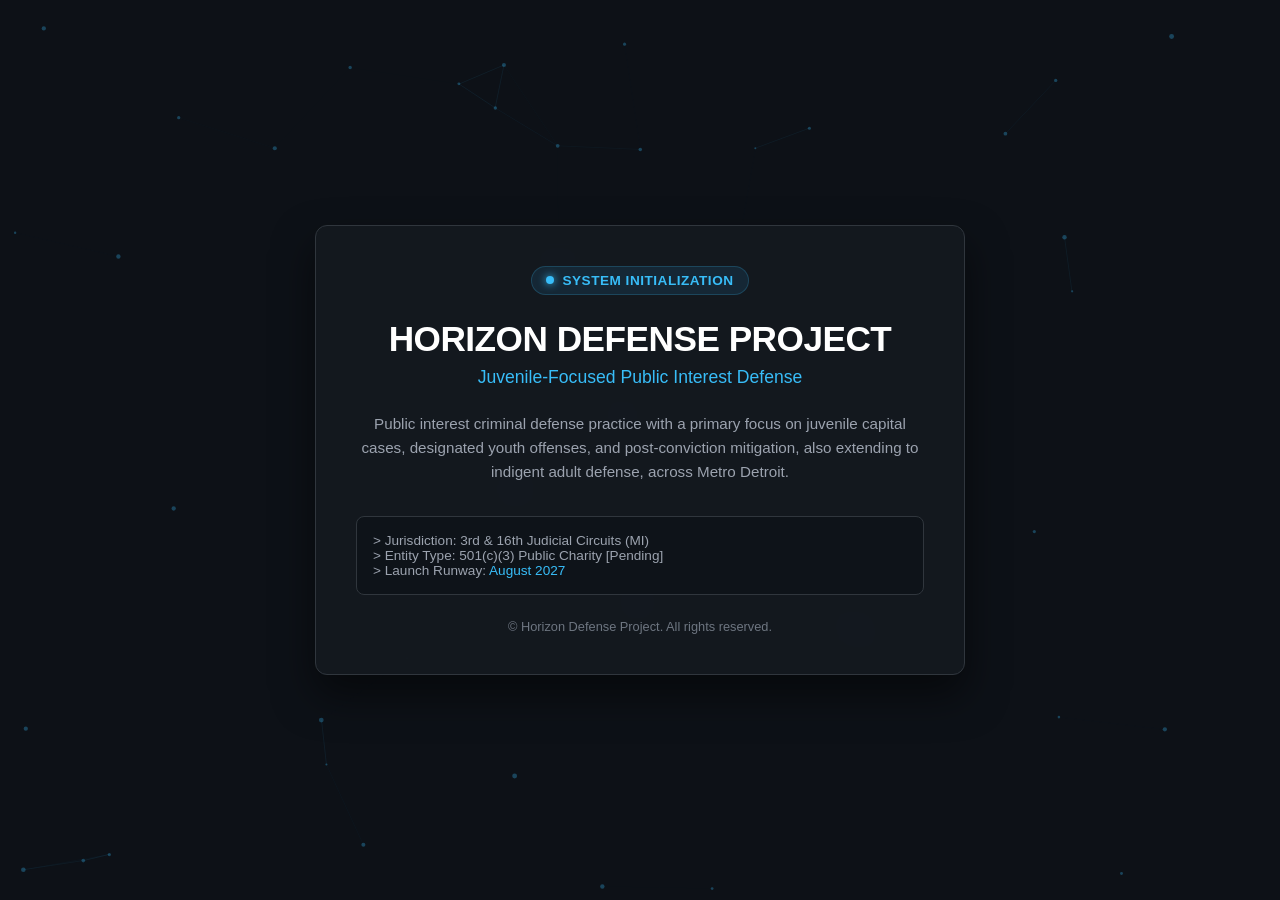
==== index.html @ 9717e970 "Add files via upload" ====
<!DOCTYPE html>
<html lang="en">
<head>
    <meta charset="UTF-8">
    <meta name="viewport" content="width=device-width, initial-scale=1.0">
    <title>Horizon Defense Project | Juvenile-Focused Public Interest Defense</title>
    <style>
        :root {
            --bg-color: #0d1117;
            --card-bg: #161b22;
            --accent-color: #38bdf8;
            --text-main: #f3f4f6;
            --text-muted: #9ca3af;
            --border-color: #30363d;
        }

        * {
            box-sizing: border-box;
            margin: 0;
            padding: 0;
            font-family: -apple-system, BlinkMacSystemFont, "Segoe UI", Roboto, Helvetica, Arial, sans-serif;
        }

        body {
            background-color: var(--bg-color);
            color: var(--text-main);
            min-height: 100vh;
            display: flex;
            align-items: center;
            justify-content: center;
            overflow: hidden;
            position: relative;
        }

        /* Subtle Background Grid Effect */
        #canvas {
            position: absolute;
            top: 0;
            left: 0;
            width: 100%;
            height: 100%;
            z-index: 1;
            pointer-events: none;
        }

        .container {
            position: relative;
            z-index: 2;
            max-width: 650px;
            width: 90%;
            padding: 2.5rem;
            background: rgba(22, 27, 34, 0.75);
            backdrop-filter: blur(12px);
            border: 1px solid var(--border-color);
            border-radius: 12px;
            box-shadow: 0 20px 40px rgba(0, 0, 0, 0.5);
            text-align: center;
        }

        .status-badge {
            display: inline-flex;
            align-items: center;
            gap: 8px;
            background: rgba(56, 189, 248, 0.1);
            color: var(--accent-color);
            border: 1px solid rgba(56, 189, 248, 0.2);
            padding: 6px 14px;
            border-radius: 20px;
            font-size: 0.85rem;
            font-weight: 600;
            letter-spacing: 0.5px;
            text-transform: uppercase;
            margin-bottom: 1.5rem;
        }

        .pulse-dot {
            width: 8px;
            height: 8px;
            background-color: var(--accent-color);
            border-radius: 50%;
            box-shadow: 0 0 8px var(--accent-color);
            animation: pulse 2s infinite;
        }

        @keyframes pulse {
            0% { opacity: 0.4; }
            50% { opacity: 1; }
            100% { opacity: 0.4; }
        }

        h1 {
            font-size: 2.2rem;
            font-weight: 700;
            letter-spacing: -0.5px;
            margin-bottom: 0.5rem;
            color: #ffffff;
        }

        .subtitle {
            font-size: 1.1rem;
            color: var(--accent-color);
            margin-bottom: 1.5rem;
            font-weight: 500;
        }

        p {
            color: var(--text-muted);
            line-height: 1.6;
            font-size: 0.95rem;
            margin-bottom: 2rem;
        }

        .details-box {
            background: rgba(13, 17, 23, 0.6);
            border: 1px solid var(--border-color);
            padding: 1rem;
            border-radius: 8px;
            font-family: "SFMono-Regular", Consolas, "Liberation Mono", Menlo, monospace;
            font-size: 0.85rem;
            color: var(--text-muted);
            text-align: left;
            margin-bottom: 1.5rem;
        }

        .details-box span {
            color: var(--accent-color);
        }

        footer {
            font-size: 0.8rem;
            color: #6e7681;
            margin-top: 1rem;
        }
    </style>
</head>
<body>

    <canvas id="canvas"></canvas>

    <main class="container">
        <div class="status-badge">
            <div class="pulse-dot"></div>
            System Initialization
        </div>

        <h1>HORIZON DEFENSE PROJECT</h1>
        <div class="subtitle">Juvenile-Focused Public Interest Defense</div>

        <p>
            Public interest criminal defense practice with a primary focus on juvenile capital cases, designated youth offenses, and post-conviction mitigation, also extending to indigent adult defense, across Metro Detroit.
        </p>

        <div class="details-box">
            <div>> Jurisdiction: 3rd & 16th Judicial Circuits (MI)</div>
            <div>> Entity Type: 501(c)(3) Public Charity [Pending]</div>
            <div>> Launch Runway: <span>August 2027</span></div>
        </div>

        <footer>
            &copy; Horizon Defense Project. All rights reserved.
        </footer>
    </main>

    <script>
        // Interactive Canvas Particle Net
        const canvas = document.getElementById('canvas');
        const ctx = canvas.getContext('2d');

        let width, height;
        let particles = [];

        function resize() {
            width = canvas.width = window.innerWidth;
            height = canvas.height = window.innerHeight;
        }

        window.addEventListener('resize', resize);
        resize();

        class Particle {
            constructor() {
                this.x = Math.random() * width;
                this.y = Math.random() * height;
                this.vx = (Math.random() - 0.5) * 0.5;
                this.vy = (Math.random() - 0.5) * 0.5;
                this.radius = Math.random() * 1.5 + 1;
            }

            update() {
                this.x += this.vx;
                this.y += this.vy;

                if (this.x < 0 || this.x > width) this.vx *= -1;
                if (this.y < 0 || this.y > height) this.vy *= -1;
            }

            draw() {
                ctx.beginPath();
                ctx.arc(this.x, this.y, this.radius, 0, Math.PI * 2);
                ctx.fillStyle = 'rgba(56, 189, 248, 0.3)';
                ctx.fill();
            }
        }

        for (let i = 0; i < 45; i++) {
            particles.push(new Particle());
        }

        function animate() {
            ctx.clearRect(0, 0, width, height);

            for (let i = 0; i < particles.length; i++) {
                particles[i].update();
                particles[i].draw();

                for (let j = i + 1; j < particles.length; j++) {
                    const dx = particles[i].x - particles[j].x;
                    const dy = particles[i].y - particles[j].y;
                    const dist = Math.sqrt(dx * dx + dy * dy);

                    if (dist < 120) {
                        ctx.beginPath();
                        ctx.moveTo(particles[i].x, particles[i].y);
                        ctx.lineTo(particles[j].x, particles[j].y);
                        ctx.strokeStyle = `rgba(56, 189, 248, ${0.15 * (1 - dist / 120)})`;
                        ctx.lineWidth = 0.8;
                        ctx.stroke();
                    }
                }
            }
            requestAnimationFrame(animate);
        }

        animate();
    </script>
</body>
</html>
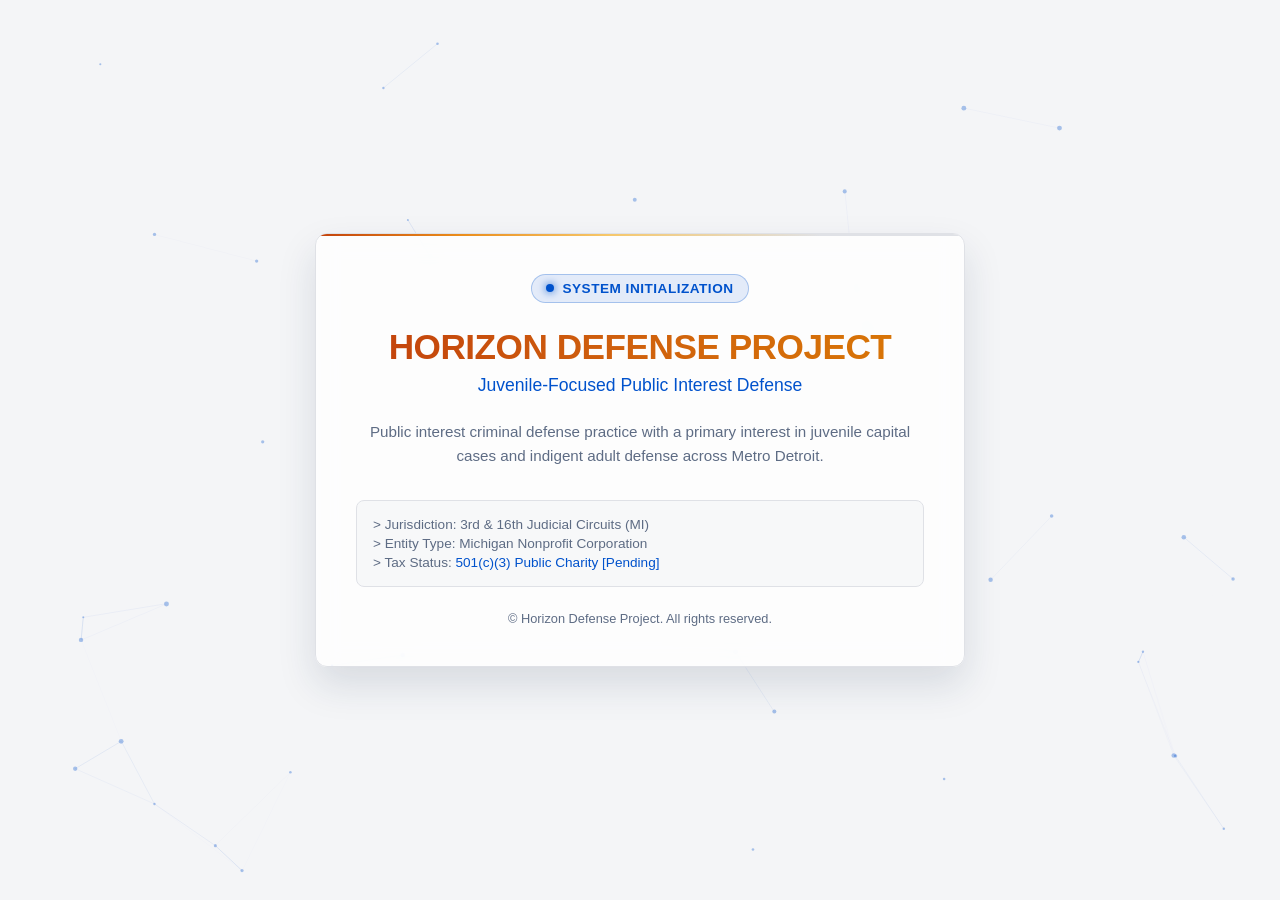
==== commit 9f2a41cb: "The placeholder wears the CRM's colours, and says less about the practice The palette is lifted from" ====
--- a/index.html
+++ b/index.html
@@ -1,237 +1,326 @@
-<!DOCTYPE html>
-<html lang="en">
-<head>
-    <meta charset="UTF-8">
-    <meta name="viewport" content="width=device-width, initial-scale=1.0">
-    <title>Horizon Defense Project | Juvenile-Focused Public Interest Defense</title>
-    <style>
-        :root {
-            --bg-color: #0d1117;
-            --card-bg: #161b22;
-            --accent-color: #38bdf8;
-            --text-main: #f3f4f6;
-            --text-muted: #9ca3af;
-            --border-color: #30363d;
-        }
-
-        * {
-            box-sizing: border-box;
-            margin: 0;
-            padding: 0;
-            font-family: -apple-system, BlinkMacSystemFont, "Segoe UI", Roboto, Helvetica, Arial, sans-serif;
-        }
-
-        body {
-            background-color: var(--bg-color);
-            color: var(--text-main);
-            min-height: 100vh;
-            display: flex;
-            align-items: center;
-            justify-content: center;
-            overflow: hidden;
-            position: relative;
-        }
-
-        /* Subtle Background Grid Effect */
-        #canvas {
-            position: absolute;
-            top: 0;
-            left: 0;
-            width: 100%;
-            height: 100%;
-            z-index: 1;
-            pointer-events: none;
-        }
-
-        .container {
-            position: relative;
-            z-index: 2;
-            max-width: 650px;
-            width: 90%;
-            padding: 2.5rem;
-            background: rgba(22, 27, 34, 0.75);
-            backdrop-filter: blur(12px);
-            border: 1px solid var(--border-color);
-            border-radius: 12px;
-            box-shadow: 0 20px 40px rgba(0, 0, 0, 0.5);
-            text-align: center;
-        }
-
-        .status-badge {
-            display: inline-flex;
-            align-items: center;
-            gap: 8px;
-            background: rgba(56, 189, 248, 0.1);
-            color: var(--accent-color);
-            border: 1px solid rgba(56, 189, 248, 0.2);
-            padding: 6px 14px;
-            border-radius: 20px;
-            font-size: 0.85rem;
-            font-weight: 600;
-            letter-spacing: 0.5px;
-            text-transform: uppercase;
-            margin-bottom: 1.5rem;
-        }
-
-        .pulse-dot {
-            width: 8px;
-            height: 8px;
-            background-color: var(--accent-color);
-            border-radius: 50%;
-            box-shadow: 0 0 8px var(--accent-color);
-            animation: pulse 2s infinite;
-        }
-
-        @keyframes pulse {
-            0% { opacity: 0.4; }
-            50% { opacity: 1; }
-            100% { opacity: 0.4; }
-        }
-
-        h1 {
-            font-size: 2.2rem;
-            font-weight: 700;
-            letter-spacing: -0.5px;
-            margin-bottom: 0.5rem;
-            color: #ffffff;
-        }
-
-        .subtitle {
-            font-size: 1.1rem;
-            color: var(--accent-color);
-            margin-bottom: 1.5rem;
-            font-weight: 500;
-        }
-
-        p {
-            color: var(--text-muted);
-            line-height: 1.6;
-            font-size: 0.95rem;
-            margin-bottom: 2rem;
-        }
-
-        .details-box {
-            background: rgba(13, 17, 23, 0.6);
-            border: 1px solid var(--border-color);
-            padding: 1rem;
-            border-radius: 8px;
-            font-family: "SFMono-Regular", Consolas, "Liberation Mono", Menlo, monospace;
-            font-size: 0.85rem;
-            color: var(--text-muted);
-            text-align: left;
-            margin-bottom: 1.5rem;
-        }
-
-        .details-box span {
-            color: var(--accent-color);
-        }
-
-        footer {
-            font-size: 0.8rem;
-            color: #6e7681;
-            margin-top: 1rem;
-        }
-    </style>
-</head>
-<body>
-
-    <canvas id="canvas"></canvas>
-
-    <main class="container">
-        <div class="status-badge">
-            <div class="pulse-dot"></div>
-            System Initialization
-        </div>
-
-        <h1>HORIZON DEFENSE PROJECT</h1>
-        <div class="subtitle">Juvenile-Focused Public Interest Defense</div>
-
-        <p>
-            Public interest criminal defense practice with a primary focus on juvenile capital cases, designated youth offenses, and post-conviction mitigation, also extending to indigent adult defense, across Metro Detroit.
-        </p>
-
-        <div class="details-box">
-            <div>> Jurisdiction: 3rd & 16th Judicial Circuits (MI)</div>
-            <div>> Entity Type: 501(c)(3) Public Charity [Pending]</div>
-            <div>> Launch Runway: <span>August 2027</span></div>
-        </div>
-
-        <footer>
-            &copy; Horizon Defense Project. All rights reserved.
-        </footer>
-    </main>
-
-    <script>
-        // Interactive Canvas Particle Net
-        const canvas = document.getElementById('canvas');
-        const ctx = canvas.getContext('2d');
-
-        let width, height;
-        let particles = [];
-
-        function resize() {
-            width = canvas.width = window.innerWidth;
-            height = canvas.height = window.innerHeight;
-        }
-
-        window.addEventListener('resize', resize);
-        resize();
-
-        class Particle {
-            constructor() {
-                this.x = Math.random() * width;
-                this.y = Math.random() * height;
-                this.vx = (Math.random() - 0.5) * 0.5;
-                this.vy = (Math.random() - 0.5) * 0.5;
-                this.radius = Math.random() * 1.5 + 1;
-            }
-
-            update() {
-                this.x += this.vx;
-                this.y += this.vy;
-
-                if (this.x < 0 || this.x > width) this.vx *= -1;
-                if (this.y < 0 || this.y > height) this.vy *= -1;
-            }
-
-            draw() {
-                ctx.beginPath();
-                ctx.arc(this.x, this.y, this.radius, 0, Math.PI * 2);
-                ctx.fillStyle = 'rgba(56, 189, 248, 0.3)';
-                ctx.fill();
-            }
-        }
-
-        for (let i = 0; i < 45; i++) {
-            particles.push(new Particle());
-        }
-
-        function animate() {
-            ctx.clearRect(0, 0, width, height);
-
-            for (let i = 0; i < particles.length; i++) {
-                particles[i].update();
-                particles[i].draw();
-
-                for (let j = i + 1; j < particles.length; j++) {
-                    const dx = particles[i].x - particles[j].x;
-                    const dy = particles[i].y - particles[j].y;
-                    const dist = Math.sqrt(dx * dx + dy * dy);
-
-                    if (dist < 120) {
-                        ctx.beginPath();
-                        ctx.moveTo(particles[i].x, particles[i].y);
-                        ctx.lineTo(particles[j].x, particles[j].y);
-                        ctx.strokeStyle = `rgba(56, 189, 248, ${0.15 * (1 - dist / 120)})`;
-                        ctx.lineWidth = 0.8;
-                        ctx.stroke();
-                    }
-                }
-            }
-            requestAnimationFrame(animate);
-        }
-
-        animate();
-    </script>
-</body>
-</html>+<!DOCTYPE html>
+<html lang="en">
+<head>
+    <meta charset="UTF-8">
+    <meta name="viewport" content="width=device-width, initial-scale=1.0">
+    <meta name="theme-color" content="#0052cc">
+    <title>Horizon Defense Project | Juvenile-Focused Public Interest Defense</title>
+    <style>
+        /* Palette lifted from the CRM (templates/base.html). Same tokens, same
+           names, so the two surfaces cannot drift apart by accident. */
+        :root {
+            --bg: #f4f5f7; --panel: #fff; --ink: #172b4d; --muted: #5e6c84;
+            --line: #dfe1e6; --accent: #0052cc;
+            /* Sunrise. CHROME ONLY -- as in the CRM, warm colour is confined to
+               the frame and the wordmark so it can never read as a signal. */
+            --dawn-1: #c2410c; --dawn-2: #ea8c1b; --dawn-3: #f6c76a;
+            --panel-veil: rgba(255, 255, 255, 0.78);
+            --inset-bg: rgba(244, 245, 247, 0.72);
+            --shadow: 0 18px 38px rgba(23, 43, 77, 0.13);
+            /* The wordmark runs the sunrise, but STOPS SHORT of --dawn-3 on
+               light. The CRM's header is 15px; this is 2.2rem on near-white,
+               where #f6c76a lands about 1.6:1 and the last word fades out.
+               #d97706 is 3.75:1 -- AA large -- and still reads as sunrise. */
+            --wordmark: linear-gradient(95deg, var(--dawn-1), #cf5f0d 45%, #d97706);
+        }
+        @media (prefers-color-scheme: dark) {
+            :root {
+                --bg: #14171c; --panel: #1d2127; --ink: #e6e9ef; --muted: #99a2b3;
+                --line: #2d323b; --accent: #6ea8ff;
+                /* Lifted on dark, or the gradient reads as a smudge. */
+                --dawn-1: #f97316; --dawn-2: #fbaa3c; --dawn-3: #ffd899;
+                --panel-veil: rgba(29, 33, 39, 0.78);
+                --inset-bg: rgba(20, 23, 28, 0.6);
+                --shadow: 0 20px 40px rgba(0, 0, 0, 0.5);
+                /* On dark every stop is high-contrast, so the CRM's own
+                   three-stop ramp is kept exactly. */
+                --wordmark: linear-gradient(95deg, var(--dawn-1), var(--dawn-2) 70%, var(--dawn-3));
+            }
+        }
+
+        * {
+            box-sizing: border-box;
+            margin: 0;
+            padding: 0;
+            font-family: -apple-system, BlinkMacSystemFont, "Segoe UI", Roboto, Helvetica, Arial, sans-serif;
+        }
+
+        body {
+            background-color: var(--bg);
+            color: var(--ink);
+            min-height: 100vh;
+            display: flex;
+            align-items: center;
+            justify-content: center;
+            overflow: hidden;
+            position: relative;
+        }
+
+        /* Subtle Background Particle Net */
+        #canvas {
+            position: absolute;
+            top: 0;
+            left: 0;
+            width: 100%;
+            height: 100%;
+            z-index: 1;
+            pointer-events: none;
+        }
+
+        .container {
+            position: relative;
+            z-index: 2;
+            max-width: 650px;
+            width: 90%;
+            padding: 2.5rem;
+            background: var(--panel-veil);
+            backdrop-filter: blur(12px);
+            border: 1px solid var(--line);
+            border-radius: 12px;
+            box-shadow: var(--shadow);
+            text-align: center;
+            overflow: hidden;
+        }
+
+        /* The horizon: the same sunrise line the CRM draws where its header
+           meets the boards. Decorative, and deliberately nothing else. */
+        .container::before {
+            content: "";
+            position: absolute;
+            top: 0; left: 0; right: 0;
+            height: 2px;
+            background: linear-gradient(90deg,
+                var(--dawn-1) 0%, var(--dawn-2) 22%, var(--dawn-3) 45%,
+                var(--line) 78%, var(--line) 100%);
+        }
+
+        .status-badge {
+            display: inline-flex;
+            align-items: center;
+            gap: 8px;
+            /* Plain declarations first: where color-mix is unsupported the
+               badge still draws a real border rather than vanishing. */
+            background: var(--inset-bg);
+            border: 1px solid var(--line);
+            background: color-mix(in srgb, var(--accent) 10%, transparent);
+            border: 1px solid color-mix(in srgb, var(--accent) 28%, transparent);
+            color: var(--accent);
+            padding: 6px 14px;
+            border-radius: 20px;
+            font-size: 0.85rem;
+            font-weight: 600;
+            letter-spacing: 0.5px;
+            text-transform: uppercase;
+            margin-bottom: 1.5rem;
+        }
+
+        .pulse-dot {
+            width: 8px;
+            height: 8px;
+            background-color: var(--accent);
+            border-radius: 50%;
+            box-shadow: 0 0 8px var(--accent);
+            animation: pulse 2s infinite;
+        }
+
+        @keyframes pulse {
+            0% { opacity: 0.4; }
+            50% { opacity: 1; }
+            100% { opacity: 0.4; }
+        }
+
+        h1 {
+            font-size: 2.2rem;
+            font-weight: 700;
+            letter-spacing: -0.5px;
+            margin-bottom: 0.5rem;
+            /* The wordmark picks up first light, as it does on the board.
+               Falls back to plain dawn ink wherever background-clip:text is
+               unsupported, so the name is never invisible. */
+            color: var(--dawn-1);
+        }
+        @supports (background-clip: text) or (-webkit-background-clip: text) {
+            h1 {
+                background: var(--wordmark);
+                -webkit-background-clip: text; background-clip: text;
+                color: transparent;
+            }
+        }
+
+        .subtitle {
+            font-size: 1.1rem;
+            color: var(--accent);
+            margin-bottom: 1.5rem;
+            font-weight: 500;
+        }
+
+        p {
+            color: var(--muted);
+            line-height: 1.6;
+            font-size: 0.95rem;
+            margin-bottom: 2rem;
+        }
+
+        .details-box {
+            background: var(--inset-bg);
+            border: 1px solid var(--line);
+            padding: 1rem;
+            border-radius: 8px;
+            font-family: "SFMono-Regular", Consolas, "Liberation Mono", Menlo, monospace;
+            font-size: 0.85rem;
+            color: var(--muted);
+            text-align: left;
+            margin-bottom: 1.5rem;
+        }
+
+        .details-box div + div { margin-top: 4px; }
+
+        .details-box span {
+            color: var(--accent);
+        }
+
+        footer {
+            font-size: 0.8rem;
+            color: var(--muted);
+            margin-top: 1rem;
+        }
+
+        /* One breakpoint, the CRM's own 720px. */
+        @media (max-width: 720px) {
+            .container { padding: 1.75rem 1.25rem; }
+            h1 { font-size: 1.7rem; }
+            .subtitle { font-size: 1rem; }
+            .details-box { font-size: 0.8rem; }
+        }
+
+        @media (prefers-reduced-motion: reduce) {
+            .pulse-dot { animation: none; opacity: 1; }
+        }
+    </style>
+</head>
+<body>
+
+    <canvas id="canvas"></canvas>
+
+    <main class="container">
+        <div class="status-badge">
+            <div class="pulse-dot"></div>
+            System Initialization
+        </div>
+
+        <h1>HORIZON DEFENSE PROJECT</h1>
+        <div class="subtitle">Juvenile-Focused Public Interest Defense</div>
+
+        <p>
+            Public interest criminal defense practice with a primary interest in juvenile capital cases and indigent adult defense across Metro Detroit.
+        </p>
+
+        <div class="details-box">
+            <div>&gt; Jurisdiction: 3rd &amp; 16th Judicial Circuits (MI)</div>
+            <div>&gt; Entity Type: Michigan Nonprofit Corporation</div>
+            <div>&gt; Tax Status: <span>501(c)(3) Public Charity [Pending]</span></div>
+        </div>
+
+        <footer>
+            &copy; Horizon Defense Project. All rights reserved.
+        </footer>
+    </main>
+
+    <script>
+        // Interactive Canvas Particle Net
+        const canvas = document.getElementById('canvas');
+        const ctx = canvas.getContext('2d');
+
+        let width, height;
+        let particles = [];
+
+        // The net is drawn in the CRM's --accent, read from the stylesheet
+        // rather than hardcoded, so it re-tints when the theme flips instead
+        // of stranding a light-mode blue on a dark page.
+        let accent = { r: 0, g: 82, b: 204 };
+
+        function readAccent() {
+            const raw = getComputedStyle(document.documentElement)
+                .getPropertyValue('--accent').trim();
+            const hex = raw.replace('#', '');
+            if (hex.length === 6) {
+                accent = {
+                    r: parseInt(hex.slice(0, 2), 16),
+                    g: parseInt(hex.slice(2, 4), 16),
+                    b: parseInt(hex.slice(4, 6), 16)
+                };
+            }
+        }
+
+        function resize() {
+            width = canvas.width = window.innerWidth;
+            height = canvas.height = window.innerHeight;
+        }
+
+        window.addEventListener('resize', resize);
+        readAccent();
+        resize();
+
+        const darkQuery = window.matchMedia('(prefers-color-scheme: dark)');
+        if (darkQuery.addEventListener) {
+            darkQuery.addEventListener('change', readAccent);
+        }
+
+        class Particle {
+            constructor() {
+                this.x = Math.random() * width;
+                this.y = Math.random() * height;
+                this.vx = (Math.random() - 0.5) * 0.5;
+                this.vy = (Math.random() - 0.5) * 0.5;
+                this.radius = Math.random() * 1.5 + 1;
+            }
+
+            update() {
+                this.x += this.vx;
+                this.y += this.vy;
+
+                if (this.x < 0 || this.x > width) this.vx *= -1;
+                if (this.y < 0 || this.y > height) this.vy *= -1;
+            }
+
+            draw() {
+                ctx.beginPath();
+                ctx.arc(this.x, this.y, this.radius, 0, Math.PI * 2);
+                ctx.fillStyle = `rgba(${accent.r}, ${accent.g}, ${accent.b}, 0.32)`;
+                ctx.fill();
+            }
+        }
+
+        for (let i = 0; i < 45; i++) {
+            particles.push(new Particle());
+        }
+
+        function animate() {
+            ctx.clearRect(0, 0, width, height);
+
+            for (let i = 0; i < particles.length; i++) {
+                particles[i].update();
+                particles[i].draw();
+
+                for (let j = i + 1; j < particles.length; j++) {
+                    const dx = particles[i].x - particles[j].x;
+                    const dy = particles[i].y - particles[j].y;
+                    const dist = Math.sqrt(dx * dx + dy * dy);
+
+                    if (dist < 120) {
+                        ctx.beginPath();
+                        ctx.moveTo(particles[i].x, particles[i].y);
+                        ctx.lineTo(particles[j].x, particles[j].y);
+                        ctx.strokeStyle = `rgba(${accent.r}, ${accent.g}, ${accent.b}, ${0.18 * (1 - dist / 120)})`;
+                        ctx.lineWidth = 0.8;
+                        ctx.stroke();
+                    }
+                }
+            }
+            requestAnimationFrame(animate);
+        }
+
+        animate();
+    </script>
+</body>
+</html>
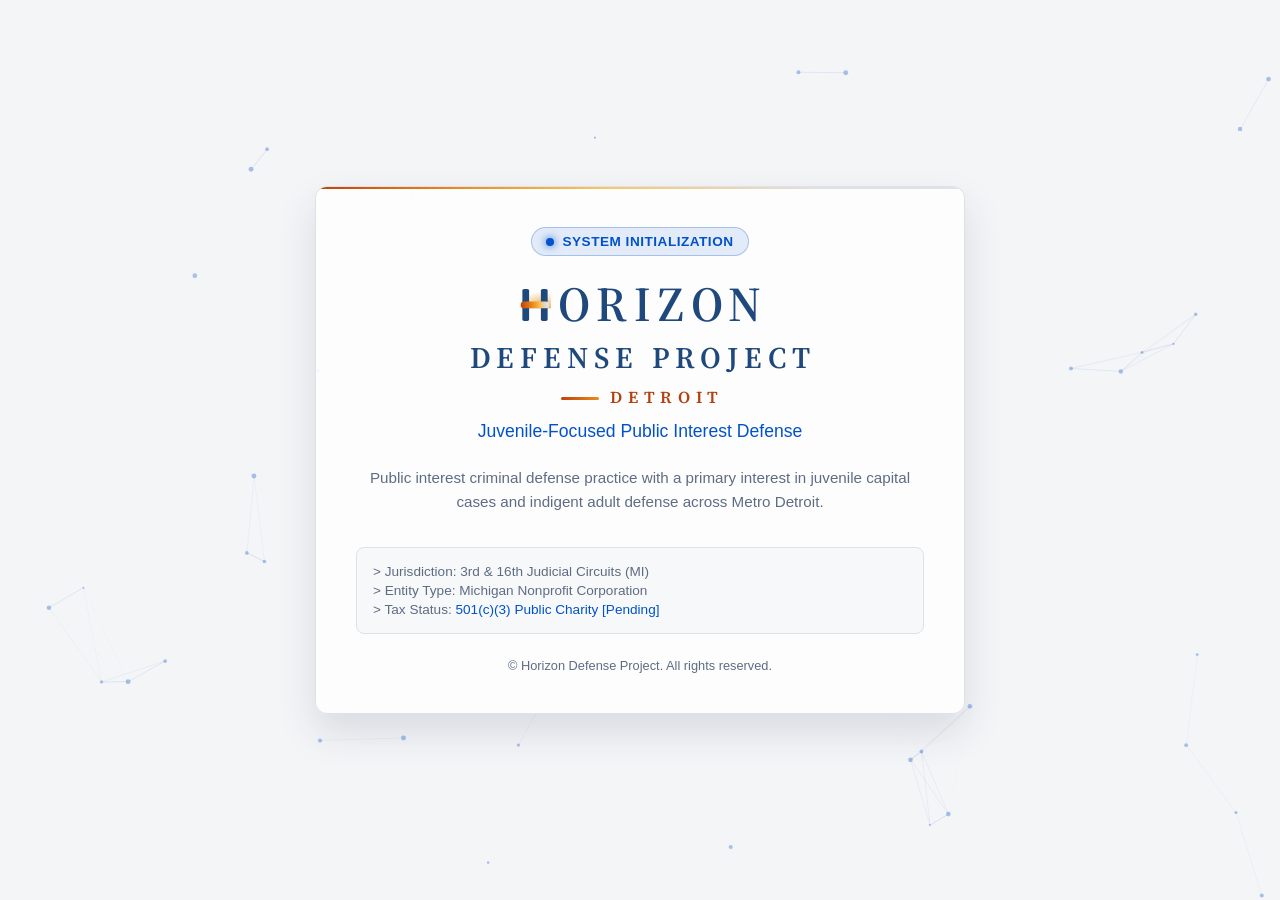
==== commit 9396323a: "The mark stands in for the H, and the page stops describing the logo The wordmark was a CSS gradient" ====
--- a/index.html
+++ b/index.html
@@ -5,6 +5,35 @@
     <meta name="viewport" content="width=device-width, initial-scale=1.0">
     <meta name="theme-color" content="#0052cc">
     <title>Horizon Defense Project | Juvenile-Focused Public Interest Defense</title>
+    <meta name="description" content="Public interest criminal defense practice with a primary interest in juvenile capital cases and indigent adult defense across Metro Detroit.">
+    <link rel="canonical" href="https://horizondefenseproject.com/">
+
+    <!-- The mark. SVG first so it stays sharp and follows the reader's theme;
+         the PNG is the fallback for browsers that ignore an SVG icon. -->
+    <link rel="icon" href="/assets/logo-mark.svg" type="image/svg+xml">
+    <link rel="alternate icon" href="/assets/favicon-32.png" sizes="32x32" type="image/png">
+    <link rel="apple-touch-icon" href="/assets/apple-touch-icon.png">
+
+    <meta property="og:type" content="website">
+    <meta property="og:site_name" content="Horizon Defense Project">
+    <meta property="og:title" content="Horizon Defense Project">
+    <meta property="og:description" content="Public interest criminal defense practice with a primary interest in juvenile capital cases and indigent adult defense across Metro Detroit.">
+    <meta property="og:url" content="https://horizondefenseproject.com/">
+    <meta property="og:image" content="https://horizondefenseproject.com/assets/og.png">
+    <meta property="og:image:width" content="1200">
+    <meta property="og:image:height" content="630">
+    <meta property="og:image:alt" content="Horizon Defense Project — Detroit">
+    <meta name="twitter:card" content="summary_large_image">
+    <meta name="twitter:title" content="Horizon Defense Project">
+    <meta name="twitter:description" content="Public interest criminal defense practice with a primary interest in juvenile capital cases and indigent adult defense across Metro Detroit.">
+    <meta name="twitter:image" content="https://horizondefenseproject.com/assets/og.png">
+
+    <!-- The wordmark's face. Charter and Georgia are the approved fallbacks and
+         are near-universal, so the lockup still reads correctly if the webfont
+         never arrives -- the same never-invisible rule the gradient follows. -->
+    <link rel="preconnect" href="https://fonts.googleapis.com">
+    <link rel="preconnect" href="https://fonts.gstatic.com" crossorigin>
+    <link rel="stylesheet" href="https://fonts.googleapis.com/css2?family=Source+Serif+4:opsz,wght@8..60,600&display=swap">
     <style>
         /* Palette lifted from the CRM (templates/base.html). Same tokens, same
            names, so the two surfaces cannot drift apart by accident. */
@@ -17,11 +46,17 @@
             --panel-veil: rgba(255, 255, 255, 0.78);
             --inset-bg: rgba(244, 245, 247, 0.72);
             --shadow: 0 18px 38px rgba(23, 43, 77, 0.13);
-            /* The wordmark runs the sunrise, but STOPS SHORT of --dawn-3 on
-               light. The CRM's header is 15px; this is 2.2rem on near-white,
-               where #f6c76a lands about 1.6:1 and the last word fades out.
-               #d97706 is 3.75:1 -- AA large -- and still reads as sunrise. */
-            --wordmark: linear-gradient(95deg, var(--dawn-1), #cf5f0d 45%, #d97706);
+            /* The logo's own two colours. --brand-ink is the pleading blue
+               (#1f497d, `dark2` in the Office theme the templates use), so the
+               wordmark on screen and the running header on a filed document
+               are the same navy. --brand-place is the DETROIT line: 5.26:1 on
+               --bg, where the old fade-to-gold h1 bottomed out near 1.6:1. */
+            --brand-ink: #1f497d;
+            --brand-place: #b3400f;
+            --mark-upright: #1f497d;
+            --mark-sun-0: #e07b12; --mark-sun-1: #ea8c1b; --mark-sun-2: #f6c76a;
+            --mark-bar-0: #c2410c; --mark-bar-1: #ea8c1b;
+            --mark-bar-2: #f6c76a; --mark-bar-3: #dfe1e6;
         }
         @media (prefers-color-scheme: dark) {
             :root {
@@ -32,9 +67,15 @@
                 --panel-veil: rgba(29, 33, 39, 0.78);
                 --inset-bg: rgba(20, 23, 28, 0.6);
                 --shadow: 0 20px 40px rgba(0, 0, 0, 0.5);
-                /* On dark every stop is high-contrast, so the CRM's own
-                   three-stop ramp is kept exactly. */
-                --wordmark: linear-gradient(95deg, var(--dawn-1), var(--dawn-2) 70%, var(--dawn-3));
+                /* On dark the navy would disappear, so the letterforms take
+                   the page's own ink and the mark's uprights follow them --
+                   exactly as the approved dark lockup does. */
+                --brand-ink: #e6e9ef;
+                --brand-place: #fbaa3c;
+                --mark-upright: #e6e9ef;
+                --mark-sun-0: #fbaa3c; --mark-sun-1: #fbaa3c; --mark-sun-2: #ffd899;
+                --mark-bar-0: #f97316; --mark-bar-1: #fbaa3c;
+                --mark-bar-2: #ffd899; --mark-bar-3: #2d323b;
             }
         }
 
@@ -129,22 +170,109 @@
             100% { opacity: 0.4; }
         }
 
+        /* THE LOCKUP.
+           Every measurement below is the approved artwork's own, expressed as
+           a fraction of the "HORIZON" size (96px in the source) and written in
+           em. So the whole lockup scales from the single font-size on h1 and
+           the proportions cannot drift apart at a breakpoint -- which is the
+           one way a hand-rebuilt logo goes wrong.
+
+           The H is NOT a letter here: the mark stands in for it and the text
+           reads "orizon". Sighted readers see HORIZON; the accessible name is
+           carried by the visually-hidden span, so a screen reader never says
+           "orizon" and search engines still index the real title. */
+        /* h1 AND its spans. The `*` rule at the top of this stylesheet sets a
+           font-family on every element, and a rule that matches an element
+           directly beats one it would otherwise inherit -- so styling h1 alone
+           leaves the wordmark's own spans on the sans stack. Caught by
+           rendering the page and looking at it, not by reading the CSS. */
+        /* ONLY the face is shared with the spans. Everything else below stays
+           on h1, or the flex layout and the clamp() size would be re-applied
+           to each child and the lockup's 0.615/0.344 scale steps would all
+           collapse to full size. */
+        h1, h1 span {
+            /* "Bitstream Charter" comes BEFORE the bare `Charter`, and the
+               order is load-bearing. On Linux, fontconfig answers `Charter`
+               with a best-match SUBSTITUTE rather than failing -- measured
+               here, `fc-match Charter` returns DejaVu Sans -- so the browser
+               stops at that entry and every serif after it is unreachable.
+               The wordmark then silently renders in a sans for any reader
+               whose webfont request failed. Naming the real Linux family
+               first fixes it, and costs nothing on macOS, where "Bitstream
+               Charter" does not exist and the bare `Charter` is picked up on
+               the next line as before. */
+            font-family: "Source Serif 4", "Bitstream Charter", Charter,
+                         Georgia, "Times New Roman", serif;
+        }
+
         h1 {
-            font-size: 2.2rem;
-            font-weight: 700;
-            letter-spacing: -0.5px;
-            margin-bottom: 0.5rem;
-            /* The wordmark picks up first light, as it does on the board.
-               Falls back to plain dawn ink wherever background-clip:text is
-               unsupported, so the name is never invisible. */
-            color: var(--dawn-1);
-        }
-        @supports (background-clip: text) or (-webkit-background-clip: text) {
-            h1 {
-                background: var(--wordmark);
-                -webkit-background-clip: text; background-clip: text;
-                color: transparent;
-            }
+            font-weight: 600;
+            font-size: clamp(1.75rem, 7.6vw, 3.05rem);
+            line-height: 1;
+            letter-spacing: normal;
+            margin-bottom: 0.9rem;
+            display: flex;
+            flex-direction: column;
+            align-items: center;
+            gap: 0.292em;                       /* 28/96 */
+            text-transform: uppercase;
+            color: var(--brand-ink);
+        }
+
+        .sr-only {
+            position: absolute; width: 1px; height: 1px;
+            padding: 0; margin: -1px; overflow: hidden;
+            clip: rect(0, 0, 0, 0); white-space: nowrap; border: 0;
+        }
+
+        .lockup-name {
+            display: flex; align-items: baseline;
+            letter-spacing: 0.14em;
+            /* Tracking adds a space after the final N too. Left uncorrected it
+               pushes a centred line half a letter-space off centre. */
+            margin-right: -0.14em;
+        }
+
+        .lockup-mark {
+            display: block;
+            width: 0.656em;                     /* 63/96 */
+            height: 0.677em;                    /* 65/96 */
+            margin-right: 0.156em;              /* 15/96 */
+            flex: none;
+            /* NO align-self here. The viewBox is cropped to 0 13 38 39, so the
+               svg's bottom edge lands exactly on the uprights' feet -- which
+               means baseline alignment seats the mark on the text baseline for
+               free. Centring it instead floats the H off the line. */
+        }
+
+        .lockup-sub {
+            font-size: 0.615em;                 /* 59/96 */
+            letter-spacing: 0.2em;
+            margin-right: -0.2em;
+        }
+
+        .lockup-place {
+            display: flex; align-items: center;
+            font-size: 0.344em;                 /* 33/96 */
+            /* These two are measured against THIS row's 33px, not the 96px the
+               rest of the lockup is scaled from -- em compounds, and using the
+               /96 fractions here shrank the rule's gap to a third of the
+               drawing. */
+            gap: 0.667em;                       /* 22/33 */
+            margin-top: 0.121em;                /* 4/33 */
+            letter-spacing: 0.34em;
+            color: var(--brand-place);
+            /* The rule and the word are one unit; the tracking correction is
+               applied to the whole row so the pair stays centred together. */
+            margin-right: -0.34em;
+        }
+
+        .lockup-rule {
+            width: 2.24em;                      /* 74/33 of the DETROIT size */
+            height: 0.182em;                    /* 6/33 */
+            border-radius: 0.091em;
+            background: linear-gradient(90deg, var(--dawn-1), var(--dawn-2));
+            flex: none;
         }
 
         .subtitle {
@@ -188,7 +316,9 @@
         /* One breakpoint, the CRM's own 720px. */
         @media (max-width: 720px) {
             .container { padding: 1.75rem 1.25rem; }
-            h1 { font-size: 1.7rem; }
+            /* h1 is deliberately NOT overridden here -- its clamp() already
+               tracks the viewport, and a fixed size at this breakpoint would
+               fight it and break the lockup's proportions. */
             .subtitle { font-size: 1rem; }
             .details-box { font-size: 0.8rem; }
         }
@@ -208,7 +338,35 @@
             System Initialization
         </div>
 
-        <h1>HORIZON DEFENSE PROJECT</h1>
+        <h1>
+            <span class="sr-only">Horizon Defense Project — Detroit</span>
+            <span class="lockup-name" aria-hidden="true">
+                <svg class="lockup-mark" viewBox="0 13 38 39" focusable="false">
+                    <defs>
+                        <clipPath id="hzn"><rect x="0" y="0" width="64" height="37"/></clipPath>
+                        <radialGradient id="sun" cx="50%" cy="50%" r="50%">
+                            <stop offset="0%"   stop-color="var(--mark-sun-0)" stop-opacity=".95"/>
+                            <stop offset="52%"  stop-color="var(--mark-sun-1)" stop-opacity=".66"/>
+                            <stop offset="100%" stop-color="var(--mark-sun-2)" stop-opacity=".14"/>
+                        </radialGradient>
+                        <linearGradient id="bar" x1="0" y1="0" x2="1" y2="0">
+                            <stop offset="0%"  stop-color="var(--mark-bar-0)"/>
+                            <stop offset="42%" stop-color="var(--mark-bar-1)"/>
+                            <stop offset="72%" stop-color="var(--mark-bar-2)"/>
+                            <stop offset="92%" stop-color="var(--mark-bar-3)"/>
+                        </linearGradient>
+                    </defs>
+                    <circle cx="26" cy="45" r="27" fill="url(#sun)" clip-path="url(#hzn)"/>
+                    <rect x="4"  y="14" width="8"  height="38" rx="2" fill="var(--mark-upright)"/>
+                    <rect x="26" y="14" width="8"  height="38" rx="2" fill="var(--mark-upright)"/>
+                    <rect x="2"  y="29" width="34" height="8"  rx="4" fill="url(#bar)"/>
+                </svg><span>orizon</span>
+            </span>
+            <span class="lockup-sub" aria-hidden="true">Defense Project</span>
+            <span class="lockup-place" aria-hidden="true">
+                <span class="lockup-rule"></span>Detroit
+            </span>
+        </h1>
         <div class="subtitle">Juvenile-Focused Public Interest Defense</div>
 
         <p>
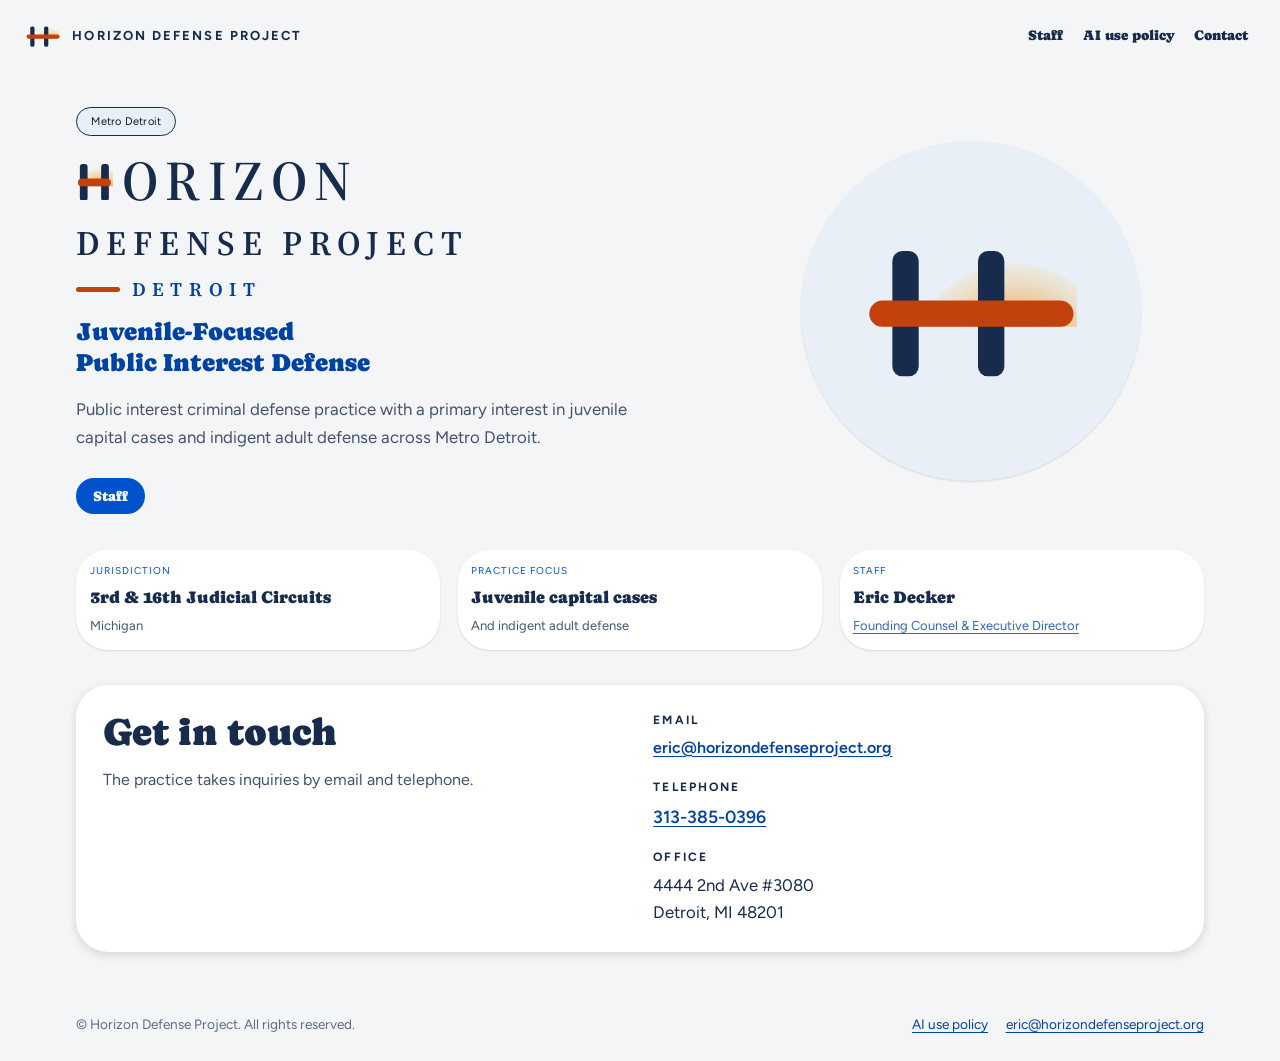
==== commit e33a1ab5: "The placeholder becomes a three-page site: home, staff, AI use policy Replaces the single-page holdi" ====
--- a/index.html
+++ b/index.html
@@ -1,484 +1,162 @@
 <!DOCTYPE html>
 <html lang="en">
 <head>
-    <meta charset="UTF-8">
-    <meta name="viewport" content="width=device-width, initial-scale=1.0">
-    <meta name="theme-color" content="#0052cc">
-    <title>Horizon Defense Project | Juvenile-Focused Public Interest Defense</title>
-    <meta name="description" content="Public interest criminal defense practice with a primary interest in juvenile capital cases and indigent adult defense across Metro Detroit.">
-    <link rel="canonical" href="https://horizondefenseproject.com/">
-
-    <!-- The mark. SVG first so it stays sharp and follows the reader's theme;
-         the PNG is the fallback for browsers that ignore an SVG icon. -->
-    <link rel="icon" href="/assets/logo-mark.svg" type="image/svg+xml">
-    <link rel="alternate icon" href="/assets/favicon-32.png" sizes="32x32" type="image/png">
-    <link rel="apple-touch-icon" href="/assets/apple-touch-icon.png">
-
-    <meta property="og:type" content="website">
-    <meta property="og:site_name" content="Horizon Defense Project">
-    <meta property="og:title" content="Horizon Defense Project">
-    <meta property="og:description" content="Public interest criminal defense practice with a primary interest in juvenile capital cases and indigent adult defense across Metro Detroit.">
-    <meta property="og:url" content="https://horizondefenseproject.com/">
-    <meta property="og:image" content="https://horizondefenseproject.com/assets/og.png">
-    <meta property="og:image:width" content="1200">
-    <meta property="og:image:height" content="630">
-    <meta property="og:image:alt" content="Horizon Defense Project — Detroit">
-    <meta name="twitter:card" content="summary_large_image">
-    <meta name="twitter:title" content="Horizon Defense Project">
-    <meta name="twitter:description" content="Public interest criminal defense practice with a primary interest in juvenile capital cases and indigent adult defense across Metro Detroit.">
-    <meta name="twitter:image" content="https://horizondefenseproject.com/assets/og.png">
-
-    <!-- The wordmark's face. Charter and Georgia are the approved fallbacks and
-         are near-universal, so the lockup still reads correctly if the webfont
-         never arrives -- the same never-invisible rule the gradient follows. -->
-    <link rel="preconnect" href="https://fonts.googleapis.com">
-    <link rel="preconnect" href="https://fonts.gstatic.com" crossorigin>
-    <link rel="stylesheet" href="https://fonts.googleapis.com/css2?family=Source+Serif+4:opsz,wght@8..60,600&display=swap">
-    <style>
-        /* Palette lifted from the CRM (templates/base.html). Same tokens, same
-           names, so the two surfaces cannot drift apart by accident. */
-        :root {
-            --bg: #f4f5f7; --panel: #fff; --ink: #172b4d; --muted: #5e6c84;
-            --line: #dfe1e6; --accent: #0052cc;
-            /* Sunrise. CHROME ONLY -- as in the CRM, warm colour is confined to
-               the frame and the wordmark so it can never read as a signal. */
-            --dawn-1: #c2410c; --dawn-2: #ea8c1b; --dawn-3: #f6c76a;
-            --panel-veil: rgba(255, 255, 255, 0.78);
-            --inset-bg: rgba(244, 245, 247, 0.72);
-            --shadow: 0 18px 38px rgba(23, 43, 77, 0.13);
-            /* The logo's own two colours. --brand-ink is the pleading blue
-               (#1f497d, `dark2` in the Office theme the templates use), so the
-               wordmark on screen and the running header on a filed document
-               are the same navy. --brand-place is the DETROIT line: 5.26:1 on
-               --bg, where the old fade-to-gold h1 bottomed out near 1.6:1. */
-            --brand-ink: #1f497d;
-            --brand-place: #b3400f;
-            --mark-upright: #1f497d;
-            --mark-sun-0: #e07b12; --mark-sun-1: #ea8c1b; --mark-sun-2: #f6c76a;
-            --mark-bar-0: #c2410c; --mark-bar-1: #ea8c1b;
-            --mark-bar-2: #f6c76a; --mark-bar-3: #dfe1e6;
-        }
-        @media (prefers-color-scheme: dark) {
-            :root {
-                --bg: #14171c; --panel: #1d2127; --ink: #e6e9ef; --muted: #99a2b3;
-                --line: #2d323b; --accent: #6ea8ff;
-                /* Lifted on dark, or the gradient reads as a smudge. */
-                --dawn-1: #f97316; --dawn-2: #fbaa3c; --dawn-3: #ffd899;
-                --panel-veil: rgba(29, 33, 39, 0.78);
-                --inset-bg: rgba(20, 23, 28, 0.6);
-                --shadow: 0 20px 40px rgba(0, 0, 0, 0.5);
-                /* On dark the navy would disappear, so the letterforms take
-                   the page's own ink and the mark's uprights follow them --
-                   exactly as the approved dark lockup does. */
-                --brand-ink: #e6e9ef;
-                --brand-place: #fbaa3c;
-                --mark-upright: #e6e9ef;
-                --mark-sun-0: #fbaa3c; --mark-sun-1: #fbaa3c; --mark-sun-2: #ffd899;
-                --mark-bar-0: #f97316; --mark-bar-1: #fbaa3c;
-                --mark-bar-2: #ffd899; --mark-bar-3: #2d323b;
-            }
-        }
-
-        * {
-            box-sizing: border-box;
-            margin: 0;
-            padding: 0;
-            font-family: -apple-system, BlinkMacSystemFont, "Segoe UI", Roboto, Helvetica, Arial, sans-serif;
-        }
-
-        body {
-            background-color: var(--bg);
-            color: var(--ink);
-            min-height: 100vh;
-            display: flex;
-            align-items: center;
-            justify-content: center;
-            overflow: hidden;
-            position: relative;
-        }
-
-        /* Subtle Background Particle Net */
-        #canvas {
-            position: absolute;
-            top: 0;
-            left: 0;
-            width: 100%;
-            height: 100%;
-            z-index: 1;
-            pointer-events: none;
-        }
-
-        .container {
-            position: relative;
-            z-index: 2;
-            max-width: 650px;
-            width: 90%;
-            padding: 2.5rem;
-            background: var(--panel-veil);
-            backdrop-filter: blur(12px);
-            border: 1px solid var(--line);
-            border-radius: 12px;
-            box-shadow: var(--shadow);
-            text-align: center;
-            overflow: hidden;
-        }
-
-        /* The horizon: the same sunrise line the CRM draws where its header
-           meets the boards. Decorative, and deliberately nothing else. */
-        .container::before {
-            content: "";
-            position: absolute;
-            top: 0; left: 0; right: 0;
-            height: 2px;
-            background: linear-gradient(90deg,
-                var(--dawn-1) 0%, var(--dawn-2) 22%, var(--dawn-3) 45%,
-                var(--line) 78%, var(--line) 100%);
-        }
-
-        .status-badge {
-            display: inline-flex;
-            align-items: center;
-            gap: 8px;
-            /* Plain declarations first: where color-mix is unsupported the
-               badge still draws a real border rather than vanishing. */
-            background: var(--inset-bg);
-            border: 1px solid var(--line);
-            background: color-mix(in srgb, var(--accent) 10%, transparent);
-            border: 1px solid color-mix(in srgb, var(--accent) 28%, transparent);
-            color: var(--accent);
-            padding: 6px 14px;
-            border-radius: 20px;
-            font-size: 0.85rem;
-            font-weight: 600;
-            letter-spacing: 0.5px;
-            text-transform: uppercase;
-            margin-bottom: 1.5rem;
-        }
-
-        .pulse-dot {
-            width: 8px;
-            height: 8px;
-            background-color: var(--accent);
-            border-radius: 50%;
-            box-shadow: 0 0 8px var(--accent);
-            animation: pulse 2s infinite;
-        }
-
-        @keyframes pulse {
-            0% { opacity: 0.4; }
-            50% { opacity: 1; }
-            100% { opacity: 0.4; }
-        }
-
-        /* THE LOCKUP.
-           Every measurement below is the approved artwork's own, expressed as
-           a fraction of the "HORIZON" size (96px in the source) and written in
-           em. So the whole lockup scales from the single font-size on h1 and
-           the proportions cannot drift apart at a breakpoint -- which is the
-           one way a hand-rebuilt logo goes wrong.
-
-           The H is NOT a letter here: the mark stands in for it and the text
-           reads "orizon". Sighted readers see HORIZON; the accessible name is
-           carried by the visually-hidden span, so a screen reader never says
-           "orizon" and search engines still index the real title. */
-        /* h1 AND its spans. The `*` rule at the top of this stylesheet sets a
-           font-family on every element, and a rule that matches an element
-           directly beats one it would otherwise inherit -- so styling h1 alone
-           leaves the wordmark's own spans on the sans stack. Caught by
-           rendering the page and looking at it, not by reading the CSS. */
-        /* ONLY the face is shared with the spans. Everything else below stays
-           on h1, or the flex layout and the clamp() size would be re-applied
-           to each child and the lockup's 0.615/0.344 scale steps would all
-           collapse to full size. */
-        h1, h1 span {
-            /* "Bitstream Charter" comes BEFORE the bare `Charter`, and the
-               order is load-bearing. On Linux, fontconfig answers `Charter`
-               with a best-match SUBSTITUTE rather than failing -- measured
-               here, `fc-match Charter` returns DejaVu Sans -- so the browser
-               stops at that entry and every serif after it is unreachable.
-               The wordmark then silently renders in a sans for any reader
-               whose webfont request failed. Naming the real Linux family
-               first fixes it, and costs nothing on macOS, where "Bitstream
-               Charter" does not exist and the bare `Charter` is picked up on
-               the next line as before. */
-            font-family: "Source Serif 4", "Bitstream Charter", Charter,
-                         Georgia, "Times New Roman", serif;
-        }
-
-        h1 {
-            font-weight: 600;
-            font-size: clamp(1.75rem, 7.6vw, 3.05rem);
-            line-height: 1;
-            letter-spacing: normal;
-            margin-bottom: 0.9rem;
-            display: flex;
-            flex-direction: column;
-            align-items: center;
-            gap: 0.292em;                       /* 28/96 */
-            text-transform: uppercase;
-            color: var(--brand-ink);
-        }
-
-        .sr-only {
-            position: absolute; width: 1px; height: 1px;
-            padding: 0; margin: -1px; overflow: hidden;
-            clip: rect(0, 0, 0, 0); white-space: nowrap; border: 0;
-        }
-
-        .lockup-name {
-            display: flex; align-items: baseline;
-            letter-spacing: 0.14em;
-            /* Tracking adds a space after the final N too. Left uncorrected it
-               pushes a centred line half a letter-space off centre. */
-            margin-right: -0.14em;
-        }
-
-        .lockup-mark {
-            display: block;
-            width: 0.656em;                     /* 63/96 */
-            height: 0.677em;                    /* 65/96 */
-            margin-right: 0.156em;              /* 15/96 */
-            flex: none;
-            /* NO align-self here. The viewBox is cropped to 0 13 38 39, so the
-               svg's bottom edge lands exactly on the uprights' feet -- which
-               means baseline alignment seats the mark on the text baseline for
-               free. Centring it instead floats the H off the line. */
-        }
-
-        .lockup-sub {
-            font-size: 0.615em;                 /* 59/96 */
-            letter-spacing: 0.2em;
-            margin-right: -0.2em;
-        }
-
-        .lockup-place {
-            display: flex; align-items: center;
-            font-size: 0.344em;                 /* 33/96 */
-            /* These two are measured against THIS row's 33px, not the 96px the
-               rest of the lockup is scaled from -- em compounds, and using the
-               /96 fractions here shrank the rule's gap to a third of the
-               drawing. */
-            gap: 0.667em;                       /* 22/33 */
-            margin-top: 0.121em;                /* 4/33 */
-            letter-spacing: 0.34em;
-            color: var(--brand-place);
-            /* The rule and the word are one unit; the tracking correction is
-               applied to the whole row so the pair stays centred together. */
-            margin-right: -0.34em;
-        }
-
-        .lockup-rule {
-            width: 2.24em;                      /* 74/33 of the DETROIT size */
-            height: 0.182em;                    /* 6/33 */
-            border-radius: 0.091em;
-            background: linear-gradient(90deg, var(--dawn-1), var(--dawn-2));
-            flex: none;
-        }
-
-        .subtitle {
-            font-size: 1.1rem;
-            color: var(--accent);
-            margin-bottom: 1.5rem;
-            font-weight: 500;
-        }
-
-        p {
-            color: var(--muted);
-            line-height: 1.6;
-            font-size: 0.95rem;
-            margin-bottom: 2rem;
-        }
-
-        .details-box {
-            background: var(--inset-bg);
-            border: 1px solid var(--line);
-            padding: 1rem;
-            border-radius: 8px;
-            font-family: "SFMono-Regular", Consolas, "Liberation Mono", Menlo, monospace;
-            font-size: 0.85rem;
-            color: var(--muted);
-            text-align: left;
-            margin-bottom: 1.5rem;
-        }
-
-        .details-box div + div { margin-top: 4px; }
-
-        .details-box span {
-            color: var(--accent);
-        }
-
-        footer {
-            font-size: 0.8rem;
-            color: var(--muted);
-            margin-top: 1rem;
-        }
-
-        /* One breakpoint, the CRM's own 720px. */
-        @media (max-width: 720px) {
-            .container { padding: 1.75rem 1.25rem; }
-            /* h1 is deliberately NOT overridden here -- its clamp() already
-               tracks the viewport, and a fixed size at this breakpoint would
-               fight it and break the lockup's proportions. */
-            .subtitle { font-size: 1rem; }
-            .details-box { font-size: 0.8rem; }
-        }
-
-        @media (prefers-reduced-motion: reduce) {
-            .pulse-dot { animation: none; opacity: 1; }
-        }
-    </style>
+<meta charset="utf-8">
+<meta name="viewport" content="width=device-width, initial-scale=1.0">
+<meta name="theme-color" content="#0052cc" media="(prefers-color-scheme: light)">
+<meta name="theme-color" content="#14171c" media="(prefers-color-scheme: dark)">
+<title>Horizon Defense Project | Juvenile-Focused Public Interest Defense</title>
+<meta name="description" content="Public interest criminal defense practice with a primary interest in juvenile capital cases and indigent adult defense across Metro Detroit.">
+<link rel="canonical" href="https://horizondefenseproject.com/">
+<link rel="icon" href="/assets/logo-mark.svg" type="image/svg+xml">
+<link rel="alternate icon" href="/assets/favicon-32.png" sizes="32x32" type="image/png">
+<link rel="apple-touch-icon" href="/assets/apple-touch-icon.png">
+<meta property="og:type" content="website">
+<meta property="og:site_name" content="Horizon Defense Project">
+<meta property="og:title" content="Horizon Defense Project">
+<meta property="og:description" content="Public interest criminal defense practice with a primary interest in juvenile capital cases and indigent adult defense across Metro Detroit.">
+<meta property="og:url" content="https://horizondefenseproject.com/">
+<meta property="og:image" content="https://horizondefenseproject.com/assets/og.png">
+<meta property="og:image:width" content="1200">
+<meta property="og:image:height" content="630">
+<meta property="og:image:alt" content="Horizon Defense Project — Detroit">
+<meta name="twitter:card" content="summary_large_image">
+<meta name="twitter:title" content="Horizon Defense Project">
+<meta name="twitter:description" content="Public interest criminal defense practice with a primary interest in juvenile capital cases and indigent adult defense across Metro Detroit.">
+<meta name="twitter:image" content="https://horizondefenseproject.com/assets/og.png">
+<link rel="stylesheet" href="styles.css">
+<link rel="preconnect" href="https://fonts.googleapis.com">
+<link rel="preconnect" href="https://fonts.gstatic.com" crossorigin>
+<link rel="stylesheet" href="https://fonts.googleapis.com/css2?family=Source+Serif+4:opsz,wght@8..60,400;8..60,600&display=swap">
+<style>
+  :root {
+    --brand-ink: #172b4d; --brand-ink-700: #0d1a30; --brand-ink-100: #e9eff7;
+    --dawn-1: #c2410c; --dawn-2: #ea8c1b; --dawn-3: #f6c76a;
+  }
+  @media (prefers-color-scheme: dark) {
+    :root {
+      --brand-ink: #e6e9ef; --brand-ink-700: #cdd9ea; --brand-ink-100: #212a38;
+      --dawn-1: #f97316; --dawn-2: #fbaa3c; --dawn-3: #ffd899;
+    }
+  }
+  body { margin: 0; background: var(--color-bg); }
+  a { color: var(--color-accent-700); }
+  a:hover { color: var(--color-accent-600); }
+  a:focus-visible { outline: 2px solid var(--color-accent); outline-offset: 2px; }
+  @media (max-width: 720px) {
+    .split { grid-template-columns: 1fr !important; }
+    /* The nav is flex/space-between with a nowrap link group; on a 375px
+       phone that group runs 24px past the viewport. Let it drop to its
+       own row instead of widening the page. */
+    .nav { flex-wrap: wrap !important; row-gap: var(--space-3); }
+    .nav > div { flex-wrap: wrap; }
+    /* The email address is set nowrap inline and is wider than a 320px
+       content box; let it wrap rather than widen the page. */
+    a[href^="mailto:"] { white-space: normal !important; overflow-wrap: anywhere; }
+  }
+  .sr-only { position: absolute; width: 1px; height: 1px; padding: 0; margin: -1px; overflow: hidden; clip: rect(0,0,0,0); white-space: nowrap; border: 0; }
+</style>
 </head>
 <body>
+<div style="min-height: 100vh; background: var(--color-bg); color: var(--color-text); font-family: var(--font-body); display: flex; flex-direction: column">
 
-    <canvas id="canvas"></canvas>
+  <nav class="nav" style="background: transparent; border: none; padding: var(--space-4) var(--space-6); display: flex; align-items: center; justify-content: space-between; gap: var(--space-4)">
+    <a href="#top" style="display: flex; align-items: center; gap: 12px; text-decoration: none; color: var(--brand-ink)">
+      <svg viewBox="0 0 64 64" width="34" height="34" style="display: block; flex: none" aria-hidden="true">
+        <defs><clipPath id="hzN"><rect x="0" y="0" width="80" height="37"></rect></clipPath><radialGradient id="sunN" cx="50%" cy="50%" r="50%"><stop offset="0%" stop-color="var(--dawn-1)" stop-opacity="0.95"></stop><stop offset="52%" stop-color="var(--dawn-2)" stop-opacity="0.6"></stop><stop offset="100%" stop-color="var(--dawn-3)" stop-opacity="0.14"></stop></radialGradient></defs><circle cx="45" cy="50" r="32" fill="url(#sunN)" clip-path="url(#hzN)"></circle><rect x="8" y="14" width="8" height="38" rx="3" fill="var(--brand-ink)"></rect><rect x="34" y="14" width="8" height="38" rx="3" fill="var(--brand-ink)"></rect><rect x="1" y="29" width="62" height="8" rx="4" fill="var(--dawn-1)"></rect>
+      </svg>
+      <span style="font-family: var(--font-body); font-weight: 700; font-size: 13px; letter-spacing: 0.16em; text-transform: uppercase">Horizon Defense Project</span>
+    </a>
+    <div style="display: flex; align-items: center; gap: var(--space-2)">
+      <a class="btn btn-ghost" href="staff.html" style="text-decoration: none; white-space: nowrap">Staff</a>
+      <a class="btn btn-ghost" href="ai-use-policy.html" style="text-decoration: none; white-space: nowrap">AI use policy</a>
+      <a class="btn btn-ghost" href="#contact" style="text-decoration: none">Contact</a>
+    </div>
+  </nav>
 
-    <main class="container">
-        <div class="status-badge">
-            <div class="pulse-dot"></div>
-            System Initialization
+  <main id="top" style="flex: 1; display: flex; flex-direction: column; gap: var(--space-8); padding: var(--space-8) var(--space-6) var(--space-8); max-width: 1180px; width: 100%; margin: 0 auto; box-sizing: border-box">
+
+    <section class="split" style="display: grid; grid-template-columns: minmax(0, 1.35fr) minmax(0, 1fr); gap: var(--space-8); align-items: center">
+      <div style="display: flex; flex-direction: column; gap: var(--space-4); align-items: flex-start">
+        <span class="tag" style="height: auto; white-space: nowrap; padding: 5px 14px; background: var(--brand-ink-100); color: var(--brand-ink-700); border: 1px solid var(--brand-ink)">Metro Detroit</span>
+
+        <h1 style="margin: 0; display: flex; flex-direction: column; gap: 0.30em; align-items: flex-start; font-family: 'Source Serif 4', 'Bitstream Charter', Charter, Georgia, 'Times New Roman', serif; font-weight: 600; font-size: clamp(2.1rem, 5.2vw, 3.5rem); line-height: 1; letter-spacing: normal; text-transform: uppercase; color: var(--brand-ink)">
+          <span class="sr-only">Horizon Defense Project — Detroit</span>
+          <span aria-hidden="true" style="display: flex; align-items: baseline; letter-spacing: 0.14em; margin-right: -0.14em; white-space: nowrap">
+            <svg viewBox="0 13 38 39" width="0.656em" height="0.677em" style="display: block; width: 0.656em; height: 0.677em; margin-right: 0.156em; flex: none" focusable="false">
+              <defs><clipPath id="hzH"><rect x="0" y="0" width="80" height="37"></rect></clipPath><radialGradient id="sunH" cx="50%" cy="50%" r="50%"><stop offset="0%" stop-color="var(--dawn-1)" stop-opacity="0.95"></stop><stop offset="52%" stop-color="var(--dawn-2)" stop-opacity="0.6"></stop><stop offset="100%" stop-color="var(--dawn-3)" stop-opacity="0.14"></stop></radialGradient></defs><circle cx="26" cy="45" r="27" fill="url(#sunH)" clip-path="url(#hzH)"></circle><rect x="4" y="14" width="8" height="38" rx="3" fill="var(--brand-ink)"></rect><rect x="26" y="14" width="8" height="38" rx="3" fill="var(--brand-ink)"></rect><rect x="2" y="29" width="34" height="8" rx="4" fill="var(--dawn-1)"></rect>
+            </svg><span>orizon</span>
+          </span>
+          <span aria-hidden="true" style="font-size: 0.615em; letter-spacing: 0.2em; margin-right: -0.2em; white-space: nowrap">Defense Project</span>
+          <span aria-hidden="true" style="display: flex; align-items: center; font-size: 0.344em; gap: 0.667em; margin-top: 0.121em; letter-spacing: 0.34em; margin-right: -0.34em; color: var(--color-accent-700)">
+            <span style="width: 2.24em; height: 0.24em; border-radius: 999px; background: var(--dawn-1); flex: none"></span>Detroit
+          </span>
+        </h1>
+
+        <p style="margin: 0; font-family: var(--font-heading); font-size: clamp(1.15rem, 2.2vw, 1.55rem); line-height: 1.25; color: var(--color-accent-700); max-width: 20ch">Juvenile-Focused Public Interest Defense</p>
+
+        <p style="margin: 0; font-size: 1.05rem; line-height: 1.65; color: var(--color-neutral-700); max-width: 54ch; text-wrap: pretty">Public interest criminal defense practice with a primary interest in juvenile capital cases and indigent adult defense across Metro Detroit.</p>
+
+        <div style="display: flex; flex-wrap: wrap; gap: var(--space-3); margin-top: var(--space-2)">
+          <a class="btn btn-primary" href="staff.html" style="text-decoration: none; white-space: nowrap">Staff</a>
         </div>
+      </div>
 
-        <h1>
-            <span class="sr-only">Horizon Defense Project — Detroit</span>
-            <span class="lockup-name" aria-hidden="true">
-                <svg class="lockup-mark" viewBox="0 13 38 39" focusable="false">
-                    <defs>
-                        <clipPath id="hzn"><rect x="0" y="0" width="64" height="37"/></clipPath>
-                        <radialGradient id="sun" cx="50%" cy="50%" r="50%">
-                            <stop offset="0%"   stop-color="var(--mark-sun-0)" stop-opacity=".95"/>
-                            <stop offset="52%"  stop-color="var(--mark-sun-1)" stop-opacity=".66"/>
-                            <stop offset="100%" stop-color="var(--mark-sun-2)" stop-opacity=".14"/>
-                        </radialGradient>
-                        <linearGradient id="bar" x1="0" y1="0" x2="1" y2="0">
-                            <stop offset="0%"  stop-color="var(--mark-bar-0)"/>
-                            <stop offset="42%" stop-color="var(--mark-bar-1)"/>
-                            <stop offset="72%" stop-color="var(--mark-bar-2)"/>
-                            <stop offset="92%" stop-color="var(--mark-bar-3)"/>
-                        </linearGradient>
-                    </defs>
-                    <circle cx="26" cy="45" r="27" fill="url(#sun)" clip-path="url(#hzn)"/>
-                    <rect x="4"  y="14" width="8"  height="38" rx="2" fill="var(--mark-upright)"/>
-                    <rect x="26" y="14" width="8"  height="38" rx="2" fill="var(--mark-upright)"/>
-                    <rect x="2"  y="29" width="34" height="8"  rx="4" fill="url(#bar)"/>
-                </svg><span>orizon</span>
-            </span>
-            <span class="lockup-sub" aria-hidden="true">Defense Project</span>
-            <span class="lockup-place" aria-hidden="true">
-                <span class="lockup-rule"></span>Detroit
-            </span>
-        </h1>
-        <div class="subtitle">Juvenile-Focused Public Interest Defense</div>
+      <div aria-hidden="true" style="display: grid; place-items: center; padding: var(--space-6)">
+        <div style="width: 100%; max-width: 340px; aspect-ratio: 1; border-radius: 999px; background: var(--brand-ink-100); display: grid; place-items: center; box-shadow: var(--shadow-sm)">
+          <svg viewBox="0 0 64 64" width="62%" height="62%" style="display: block">
+            <defs><clipPath id="hzB"><rect x="0" y="0" width="80" height="37"></rect></clipPath><radialGradient id="sunB" cx="50%" cy="50%" r="50%"><stop offset="0%" stop-color="var(--dawn-1)" stop-opacity="0.95"></stop><stop offset="52%" stop-color="var(--dawn-2)" stop-opacity="0.6"></stop><stop offset="100%" stop-color="var(--dawn-3)" stop-opacity="0.14"></stop></radialGradient></defs><circle cx="45" cy="50" r="32" fill="url(#sunB)" clip-path="url(#hzB)"></circle><rect x="8" y="14" width="8" height="38" rx="3" fill="var(--brand-ink)"></rect><rect x="34" y="14" width="8" height="38" rx="3" fill="var(--brand-ink)"></rect><rect x="1" y="29" width="62" height="8" rx="4" fill="var(--dawn-1)"></rect>
+          </svg>
+        </div>
+      </div>
+    </section>
 
-        <p>
-            Public interest criminal defense practice with a primary interest in juvenile capital cases and indigent adult defense across Metro Detroit.
-        </p>
+    <section style="display: grid; grid-template-columns: repeat(auto-fit, minmax(260px, 1fr)); gap: var(--space-4)">
+      <div class="card elev-sm">
+        <div class="card-kicker">Jurisdiction</div>
+        <div class="card-title" style="color: var(--brand-ink)">3rd &amp; 16th Judicial Circuits</div>
+        <p class="card-body" style="margin: 0">Michigan</p>
+      </div>
+      <div class="card elev-sm">
+        <div class="card-kicker">Practice focus</div>
+        <div class="card-title" style="color: var(--brand-ink)">Juvenile capital cases</div>
+        <p class="card-body" style="margin: 0">And indigent adult defense</p>
+      </div>
+      <div class="card elev-sm">
+        <div class="card-kicker">Staff</div>
+        <div class="card-title" style="color: var(--brand-ink)">Eric Decker</div>
+        <p class="card-body" style="margin: 0"><a href="staff.html">Founding Counsel &amp; Executive Director</a></p>
+      </div>
+    </section>
 
-        <div class="details-box">
-            <div>&gt; Jurisdiction: 3rd &amp; 16th Judicial Circuits (MI)</div>
-            <div>&gt; Entity Type: Michigan Nonprofit Corporation</div>
-            <div>&gt; Tax Status: <span>501(c)(3) Public Charity [Pending]</span></div>
+    <section id="contact" class="card elev-md" style="display: grid; grid-template-columns: repeat(auto-fit, minmax(min(320px, 100%), 1fr)); gap: var(--space-6); padding: var(--space-6)">
+      <div style="display: flex; flex-direction: column; gap: var(--space-3)">
+        <h2 style="margin: 0; font-family: var(--font-heading); font-size: clamp(1.7rem, 3.4vw, 2.4rem); line-height: 1.1; color: var(--brand-ink)">Get in touch</h2>
+        <p style="margin: 0; font-size: 1rem; line-height: 1.6; color: var(--color-neutral-700); max-width: 40ch">The practice takes inquiries by email and telephone.</p>
+      </div>
+      <div style="display: flex; flex-direction: column; gap: var(--space-4)">
+        <div style="display: flex; flex-direction: column; gap: 6px">
+          <span style="font-size: 12px; font-weight: 700; letter-spacing: 0.18em; text-transform: uppercase; color: var(--brand-ink)">Email</span>
+          <a href="mailto:eric@horizondefenseproject.org" style="font-size: 1rem; font-weight: 600; white-space: nowrap">eric@horizondefenseproject.org</a>
         </div>
+        <div style="display: flex; flex-direction: column; gap: 6px">
+          <span style="font-size: 12px; font-weight: 700; letter-spacing: 0.18em; text-transform: uppercase; color: var(--brand-ink)">Telephone</span>
+          <a href="tel:+13133850396" style="font-size: 1.1rem; font-weight: 600">313-385-0396</a>
+        </div>
+        <div style="display: flex; flex-direction: column; gap: 6px">
+          <span style="font-size: 12px; font-weight: 700; letter-spacing: 0.18em; text-transform: uppercase; color: var(--brand-ink)">Office</span>
+          <address style="margin: 0; font-style: normal; font-size: 1.05rem; line-height: 1.6; color: var(--color-text)">4444 2nd Ave #3080<br>Detroit, MI 48201</address>
+        </div>
+      </div>
+    </section>
 
-        <footer>
-            &copy; Horizon Defense Project. All rights reserved.
-        </footer>
-    </main>
+  </main>
 
-    <script>
-        // Interactive Canvas Particle Net
-        const canvas = document.getElementById('canvas');
-        const ctx = canvas.getContext('2d');
+  <footer style="padding: var(--space-6); display: flex; flex-wrap: wrap; align-items: center; justify-content: space-between; gap: var(--space-3); font-size: 0.85rem; color: var(--color-neutral-600); max-width: 1180px; width: 100%; margin: 0 auto; box-sizing: border-box">
+    <span>© Horizon Defense Project. All rights reserved.</span>
+    <div style="display: flex; gap: var(--space-4); align-items: center; flex-wrap: wrap"><a href="ai-use-policy.html">AI use policy</a><a href="mailto:eric@horizondefenseproject.org">eric@horizondefenseproject.org</a></div>
+  </footer>
 
-        let width, height;
-        let particles = [];
-
-        // The net is drawn in the CRM's --accent, read from the stylesheet
-        // rather than hardcoded, so it re-tints when the theme flips instead
-        // of stranding a light-mode blue on a dark page.
-        let accent = { r: 0, g: 82, b: 204 };
-
-        function readAccent() {
-            const raw = getComputedStyle(document.documentElement)
-                .getPropertyValue('--accent').trim();
-            const hex = raw.replace('#', '');
-            if (hex.length === 6) {
-                accent = {
-                    r: parseInt(hex.slice(0, 2), 16),
-                    g: parseInt(hex.slice(2, 4), 16),
-                    b: parseInt(hex.slice(4, 6), 16)
-                };
-            }
-        }
-
-        function resize() {
-            width = canvas.width = window.innerWidth;
-            height = canvas.height = window.innerHeight;
-        }
-
-        window.addEventListener('resize', resize);
-        readAccent();
-        resize();
-
-        const darkQuery = window.matchMedia('(prefers-color-scheme: dark)');
-        if (darkQuery.addEventListener) {
-            darkQuery.addEventListener('change', readAccent);
-        }
-
-        class Particle {
-            constructor() {
-                this.x = Math.random() * width;
-                this.y = Math.random() * height;
-                this.vx = (Math.random() - 0.5) * 0.5;
-                this.vy = (Math.random() - 0.5) * 0.5;
-                this.radius = Math.random() * 1.5 + 1;
-            }
-
-            update() {
-                this.x += this.vx;
-                this.y += this.vy;
-
-                if (this.x < 0 || this.x > width) this.vx *= -1;
-                if (this.y < 0 || this.y > height) this.vy *= -1;
-            }
-
-            draw() {
-                ctx.beginPath();
-                ctx.arc(this.x, this.y, this.radius, 0, Math.PI * 2);
-                ctx.fillStyle = `rgba(${accent.r}, ${accent.g}, ${accent.b}, 0.32)`;
-                ctx.fill();
-            }
-        }
-
-        for (let i = 0; i < 45; i++) {
-            particles.push(new Particle());
-        }
-
-        function animate() {
-            ctx.clearRect(0, 0, width, height);
-
-            for (let i = 0; i < particles.length; i++) {
-                particles[i].update();
-                particles[i].draw();
-
-                for (let j = i + 1; j < particles.length; j++) {
-                    const dx = particles[i].x - particles[j].x;
-                    const dy = particles[i].y - particles[j].y;
-                    const dist = Math.sqrt(dx * dx + dy * dy);
-
-                    if (dist < 120) {
-                        ctx.beginPath();
-                        ctx.moveTo(particles[i].x, particles[i].y);
-                        ctx.lineTo(particles[j].x, particles[j].y);
-                        ctx.strokeStyle = `rgba(${accent.r}, ${accent.g}, ${accent.b}, ${0.18 * (1 - dist / 120)})`;
-                        ctx.lineWidth = 0.8;
-                        ctx.stroke();
-                    }
-                }
-            }
-            requestAnimationFrame(animate);
-        }
-
-        animate();
-    </script>
+</div>
 </body>
 </html>
--- a/styles.css
+++ b/styles.css
@@ -0,0 +1,303 @@
+/* Organic — design-system tokens and component classes. This file is the source of truth for the system's look; retune it here and see readme.md. */
+@import url('https://fonts.googleapis.com/css2?family=Caprasimo:wght@400&family=Figtree:wght@400;600;700&display=swap');
+
+:root {
+  --color-bg: #f4f5f7;
+  --color-surface: #ffffff;
+  --color-text: #172b4d;
+  --color-accent: #0052cc;
+  --color-accent-2: #ea8c1b;
+  --color-divider: #dfe1e6;
+
+  /* Tonal ramps — generated in OKLCH on one shared lightness scale, so the
+     same step of any role matches the others in visual value. */
+  --color-neutral-100: #f4f5f7;
+  --color-neutral-200: #ebecf0;
+  --color-neutral-300: #dfe1e6;
+  --color-neutral-400: #a5adba;
+  --color-neutral-500: #7a8699;
+  --color-neutral-600: #5e6c84;
+  --color-neutral-700: #42526e;
+  --color-neutral-800: #172b4d;
+  --color-neutral-900: #0d1a30;
+
+  --color-accent-100: #eff4fa;
+  --color-accent-200: #d7e3f4;
+  --color-accent-300: #a3c4f5;
+  --color-accent-400: #5297ff;
+  --color-accent-500: #0f70ff;
+  --color-accent-600: #0056d6;
+  --color-accent-700: #0042a3;
+  --color-accent-800: #002f75;
+  --color-accent-900: #001f4c;
+
+  --color-accent-2-100: #fdf3e2;
+  --color-accent-2-200: #fae3bd;
+  --color-accent-2-300: #f6c76a;
+  --color-accent-2-400: #f0a93a;
+  --color-accent-2-500: #ea8c1b;
+  --color-accent-2-600: #d1740f;
+  --color-accent-2-700: #c2410c;
+  --color-accent-2-800: #8f300a;
+  --color-accent-2-900: #5c1f06;
+
+  --font-heading: "Caprasimo", system-ui, sans-serif;
+  --font-heading-weight: 400;
+  --font-body: "Figtree", system-ui, sans-serif;
+
+  --space-1: 4.4px;
+  --space-2: 8.8px;
+  --space-3: 13.2px;
+  --space-4: 17.6px;
+  --space-6: 26.4px;
+  --space-8: 35.2px;
+
+  --radius-sm: 8px;
+  --radius-md: 16px;
+  --radius-lg: 28px;
+
+  /* Elevation — derived from the ground: soft ink-tinted shadows on a
+     light theme, a hairline edge + ambient darkness on a dark one. */
+  --shadow-sm: 0 1px 2px color-mix(in srgb, #2e2b25 14%, transparent);
+  --shadow-md: 0 3px 10px color-mix(in srgb, #2e2b25 16%, transparent);
+  --shadow-lg: 0 12px 32px color-mix(in srgb, #2e2b25 22%, transparent);
+}
+
+body {
+  background: var(--color-bg);
+  color: var(--color-text);
+  font-family: var(--font-body);
+}
+h1, h2, h3, h4 { font-family: var(--font-heading); font-weight: var(--font-heading-weight); }
+
+.washed{filter:saturate(0.6) contrast(0.85) brightness(1.1) opacity(0.94)}
+
+/* ══════════════════════════════════════════════════════════════════════════
+   Components — built with the tokens above. Plain CSS
+   on plain HTML: no JavaScript, no build step. Each class is documented in
+   readme.md and demonstrated in foundations/ and components/.
+   ══════════════════════════════════════════════════════════════════════ */
+
+*, *::before, *::after { box-sizing: border-box; }
+body { margin: 0; font-size: 15px; line-height: 1.55; font-weight: 400; }
+h1, h2, h3, h4, h5, h6 {
+  font-family: var(--font-heading); font-weight: var(--font-heading-weight);
+  line-height: 1.12; letter-spacing: -0.015em; margin: 0 0 var(--space-2);
+}
+h1 { font-size: 42px; }
+h2 { font-size: 32px; }
+h3 { font-size: 25px; }
+h4 { font-size: 20px; }
+h5 { font-size: 16px; }
+h6 { font-size: 13px; }
+h6 { letter-spacing: 0.08em; text-transform: uppercase; }
+p { margin: 0 0 var(--space-3); }
+a { color: var(--color-accent); text-underline-offset: 3px; }
+img { display: block; max-width: 100%; }
+figure { margin: 0; }
+figcaption {
+  font-size: 11px; margin-top: var(--space-1);
+  color: color-mix(in srgb, var(--color-text) 55%, transparent);
+}
+.text-muted { color: color-mix(in srgb, var(--color-text) 55%, transparent); }
+:focus { outline: none; }
+:focus-visible { outline: 2px solid var(--color-accent); outline-offset: 2px; }
+::selection { background: color-mix(in srgb, var(--color-accent) 30%, transparent); }
+
+/* — rules — */
+.hr {
+  height: 1px; border: 0; margin: var(--space-4) 0;
+  background: var(--color-divider);
+}
+
+/* — buttons — */
+.btn {
+  display: inline-flex; align-items: center; justify-content: center; gap: 6px;
+  cursor: pointer; text-decoration: none;
+  font-family: var(--font-heading); font-weight: var(--font-heading-weight);
+  font-size: 14px; line-height: 1.2; color: var(--color-text); /* matches the .input's 14px —
+     the pair sits side by side in sign-up rows */
+  background: transparent; border: 1px solid transparent;
+  padding: var(--space-2) calc(var(--space-3) * 1.2);
+  border-radius: var(--radius-md);
+}
+.btn svg { display: block; }
+.btn:disabled { opacity: 0.45; cursor: not-allowed; }
+.btn-primary { background: var(--color-accent); color: var(--color-bg); }
+.btn-primary:hover { background: var(--color-accent-600); }
+.btn-primary:active { background: var(--color-accent-700); }
+.btn-secondary { border-color: var(--color-divider); }
+.btn-secondary:hover { background: color-mix(in srgb, var(--color-text) 7%, transparent); }
+.btn-secondary:active { background: color-mix(in srgb, var(--color-text) 14%, transparent); }
+.btn-ghost { color: var(--color-accent); padding-inline: var(--space-1); }
+.btn-ghost:hover { background: color-mix(in srgb, var(--color-accent) 10%, transparent); }
+.btn-ghost:active { background: color-mix(in srgb, var(--color-accent) 18%, transparent); }
+.btn-icon { width: 36px; height: 36px; padding: 0; }
+.btn-block { width: 100%; margin-top: var(--space-2); }
+
+/* — forms — */
+.field > label {
+  display: block; font-size: 12px; margin-bottom: 5px;
+  color: color-mix(in srgb, var(--color-text) 70%, transparent);
+}
+.input {
+  width: 100%; min-height: 36px; padding: 6px 10px; font: inherit;
+  font-size: 14px; color: var(--color-text); caret-color: var(--color-accent);
+  background: var(--color-surface);
+  border: 1px solid var(--color-divider); border-radius: var(--radius-md);
+}
+.input:hover { border-color: color-mix(in srgb, var(--color-text) 45%, transparent); }
+.input:focus-visible { border-color: var(--color-accent); outline-offset: 0; }
+textarea.input { min-height: 90px; resize: vertical; }
+.radio { display: inline-flex; align-items: center; gap: 8px; cursor: pointer; font-size: 14px; }
+.radio input, .seg-opt input {
+  position: absolute; opacity: 0; width: 0; height: 0; pointer-events: none;
+}
+.radio .dot {
+  width: 16px; height: 16px; flex: none; border-radius: 50%;
+  border: 1.5px solid var(--color-divider);
+}
+.radio:hover .dot { border-color: var(--color-accent); }
+.radio input:checked + .dot {
+  border-color: var(--color-accent); background: var(--color-accent);
+  box-shadow: inset 0 0 0 4px var(--color-bg);
+}
+.radio input:focus-visible + .dot { outline: 2px solid var(--color-accent); outline-offset: 2px; }
+.seg {
+  display: inline-flex; overflow: hidden;
+  border: 1px solid var(--color-divider); border-radius: var(--radius-md);
+}
+.seg-opt {
+  display: inline-flex; align-items: center; gap: 6px;
+  padding: 7px 12px; font-size: 13px; cursor: pointer;
+}
+.seg-opt + .seg-opt { border-left: 1px solid var(--color-divider); }
+.seg-opt:has(input:checked) { background: var(--color-accent); color: var(--color-bg); }
+.seg-opt:not(:has(input:checked)):hover { background: color-mix(in srgb, var(--color-text) 7%, transparent); }
+.seg-opt:has(input:focus-visible) { outline: 2px solid var(--color-accent); outline-offset: -2px; }
+
+/* — cards — */
+.card {
+  display: flex; flex-direction: column; gap: var(--space-2);
+  padding: var(--space-3); border-radius: var(--radius-md); background: var(--color-surface);
+}
+.card-kicker { font-size: 10px; letter-spacing: 0.1em; text-transform: uppercase; color: var(--color-accent); }
+.card-title {
+  font-family: var(--font-heading); font-weight: var(--font-heading-weight);
+  font-size: 17px; line-height: 1.2;
+}
+.card-body { margin: 0; font-size: 13px; opacity: 0.8; flex: 1; }
+.card-meta {
+  display: flex; align-items: center; gap: 6px; font-size: 11px;
+  color: color-mix(in srgb, var(--color-text) 50%, transparent);
+}
+.elev-sm { box-shadow: var(--shadow-sm); }
+.elev-md { box-shadow: var(--shadow-md); }
+.elev-lg { box-shadow: var(--shadow-lg); }
+
+/* — tags — */
+.tag {
+  display: inline-flex; align-items: center; font-size: 11px;
+  letter-spacing: 0.02em; padding: 3px 10px;
+  border-radius: calc(var(--radius-md) * 0.75);
+}
+.tag-accent { background: var(--color-accent-100); color: var(--color-accent-800); }
+.tag-accent-2 { background: var(--color-accent-2-100); color: var(--color-accent-2-800); }
+.tag-neutral { background: var(--color-neutral-100); color: var(--color-neutral-800); }
+.tag-outline { border: 1px solid var(--color-accent); color: var(--color-accent); }
+
+/* — navigation — */
+.nav {
+  display: flex; align-items: center; gap: var(--space-4);
+  padding: var(--space-3) var(--space-4);
+  border-bottom: none;
+}
+.nav-brand {
+  font-family: var(--font-heading); font-weight: var(--font-heading-weight);
+  font-size: 18px; margin-right: auto;
+}
+.nav a { color: inherit; text-decoration: none; font-size: 14px; }
+.nav a:hover, .nav a[aria-current='page'] { color: var(--color-accent); }
+
+/* — tables — */
+.table { width: 100%; border-collapse: collapse; font-size: 14px; }
+.table th {
+  text-align: left; font-size: 11px; letter-spacing: 0.08em; text-transform: uppercase;
+  color: color-mix(in srgb, var(--color-text) 60%, transparent);
+  padding: var(--space-2); border-bottom: 1px solid var(--color-divider);
+}
+.table td {
+  padding: var(--space-2);
+  border-bottom: 1px solid color-mix(in srgb, var(--color-text) 8%, transparent);
+}
+.table tbody tr:hover { background: color-mix(in srgb, var(--color-text) 4%, transparent); }
+
+/* — dialog — */
+.dialog-backdrop {
+  position: fixed; inset: 0; display: grid; place-items: center;
+  padding: var(--space-4);
+  background: color-mix(in srgb, var(--color-neutral-900) 50%, transparent);
+}
+.dialog {
+  width: min(440px, 100%); display: flex; flex-direction: column; gap: var(--space-3);
+  padding: var(--space-4); border-radius: var(--radius-lg);
+  background: var(--color-surface); box-shadow: var(--shadow-lg);
+}
+.dialog-title {
+  font-family: var(--font-heading); font-weight: var(--font-heading-weight);
+  font-size: 20px;
+}
+.dialog-body { font-size: 14px; opacity: 0.85; }
+.dialog-actions { display: flex; justify-content: flex-end; gap: var(--space-2); margin-top: var(--space-2); }
+
+/* — rounded frame: everything softens, small controls go pill — */
+.card, .dialog { border-radius: calc(var(--radius-lg) * 1.15); }
+.btn, .tag, .seg, .input { border-radius: 999px; }
+.input { padding-inline: 14px; }
+
+/* Dark mode. The CRM's own dark tokens (templates/base.html), mapped onto the
+   same names the light block uses, so the site and the case board stay one
+   palette. Ramps invert: the stops the pages read as text (600/700/800,
+   neutral 700/800) go light, the stops they read as fills (100/200) go dark. */
+@media (prefers-color-scheme: dark) {
+  :root {
+    --color-bg: #14171c;
+    --color-surface: #1d2127;
+    --color-text: #e6e9ef;
+    --color-divider: #2d323b;
+    --color-neutral-100: #1d2127;
+    --color-neutral-200: #242932;
+    --color-neutral-300: #2d323b;
+    --color-neutral-400: #4a5260;
+    --color-neutral-500: #6b7484;
+    --color-neutral-600: #99a2b3;
+    --color-neutral-700: #b6bfcd;
+    --color-neutral-800: #dfe3ea;
+    --color-neutral-900: #f0f2f6;
+    --color-accent: #6ea8ff;
+    --color-accent-100: #16233a;
+    --color-accent-200: #1c2e4d;
+    --color-accent-300: #274168;
+    --color-accent-400: #3f6ba8;
+    --color-accent-500: #5590d6;
+    --color-accent-600: #8bbcff;
+    --color-accent-700: #a8ccff;
+    --color-accent-800: #cbdfff;
+    --color-accent-900: #e4eeff;
+    --color-accent-2: #fbaa3c;
+    --color-accent-2-100: #2a1e0d;
+    --color-accent-2-200: #3d2c12;
+    --color-accent-2-300: #5c421a;
+    --color-accent-2-400: #8a6425;
+    --color-accent-2-500: #b98634;
+    --color-accent-2-600: #f97316;
+    --color-accent-2-700: #fbaa3c;
+    --color-accent-2-800: #ffd899;
+    --color-accent-2-900: #ffe9c4;
+    --shadow-sm: 0 1px 2px rgba(0, 0, 0, 0.5);
+    --shadow-md: 0 3px 10px rgba(0, 0, 0, 0.55);
+    --shadow-lg: 0 12px 32px rgba(0, 0, 0, 0.62);
+  }
+  /* brightness(1.1) is a glare on a dark ground */
+  .washed { filter: saturate(0.6) contrast(0.85) brightness(0.92) opacity(0.94); }
+}
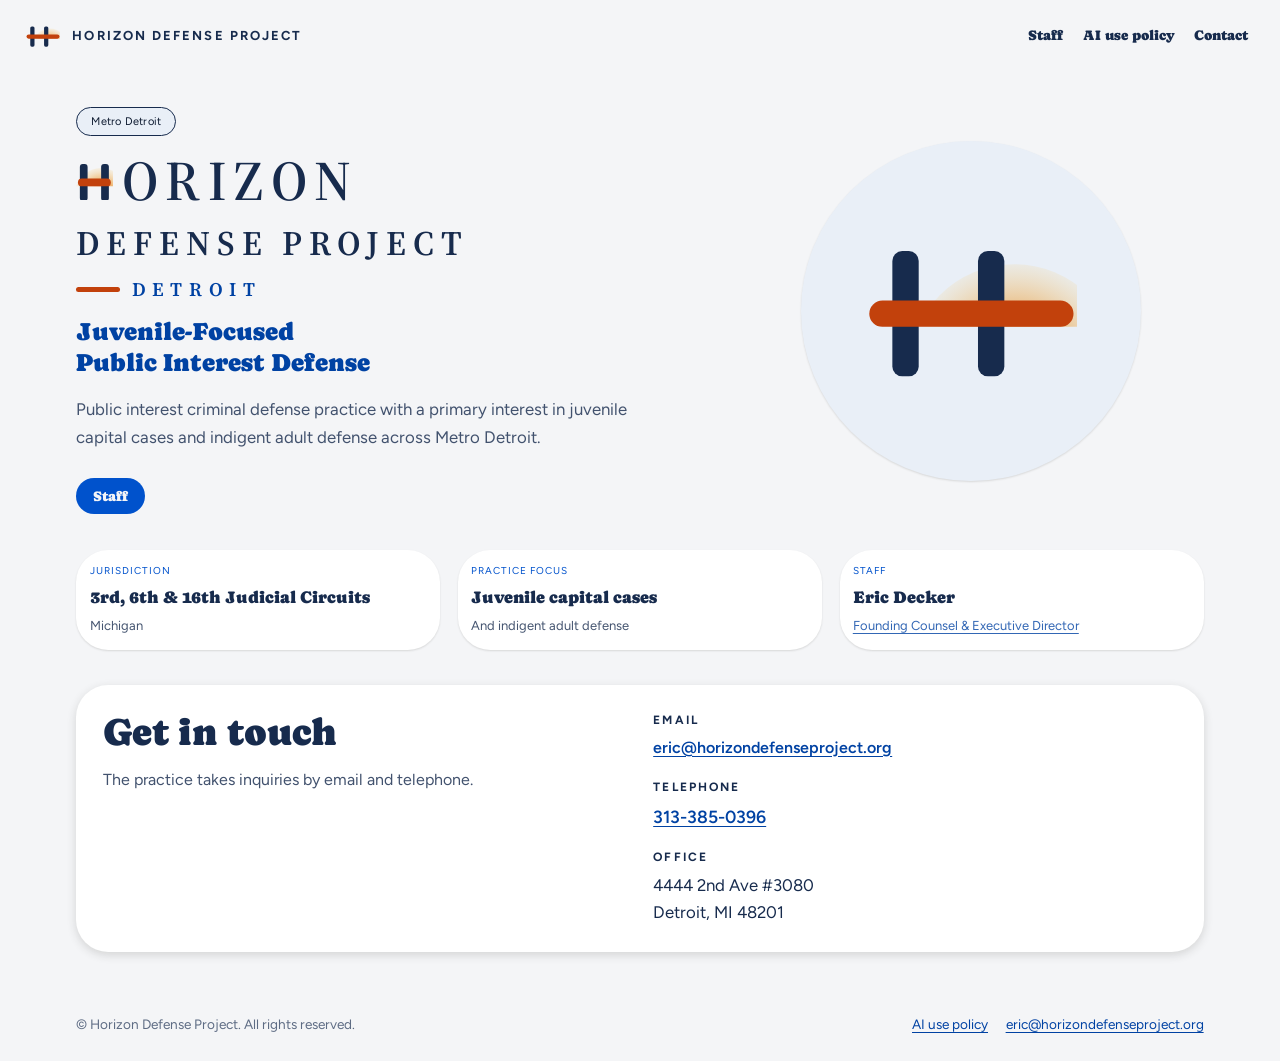
==== commit 44cd760e: "Add Oakland County's 6th Circuit to the jurisdiction line Co-Authored-By: Claude Sonnet 5 <noreply@a" ====
--- a/index.html
+++ b/index.html
@@ -114,7 +114,7 @@
     <section style="display: grid; grid-template-columns: repeat(auto-fit, minmax(260px, 1fr)); gap: var(--space-4)">
       <div class="card elev-sm">
         <div class="card-kicker">Jurisdiction</div>
-        <div class="card-title" style="color: var(--brand-ink)">3rd &amp; 16th Judicial Circuits</div>
+        <div class="card-title" style="color: var(--brand-ink)">3rd, 6th &amp; 16th Judicial Circuits</div>
         <p class="card-body" style="margin: 0">Michigan</p>
       </div>
       <div class="card elev-sm">
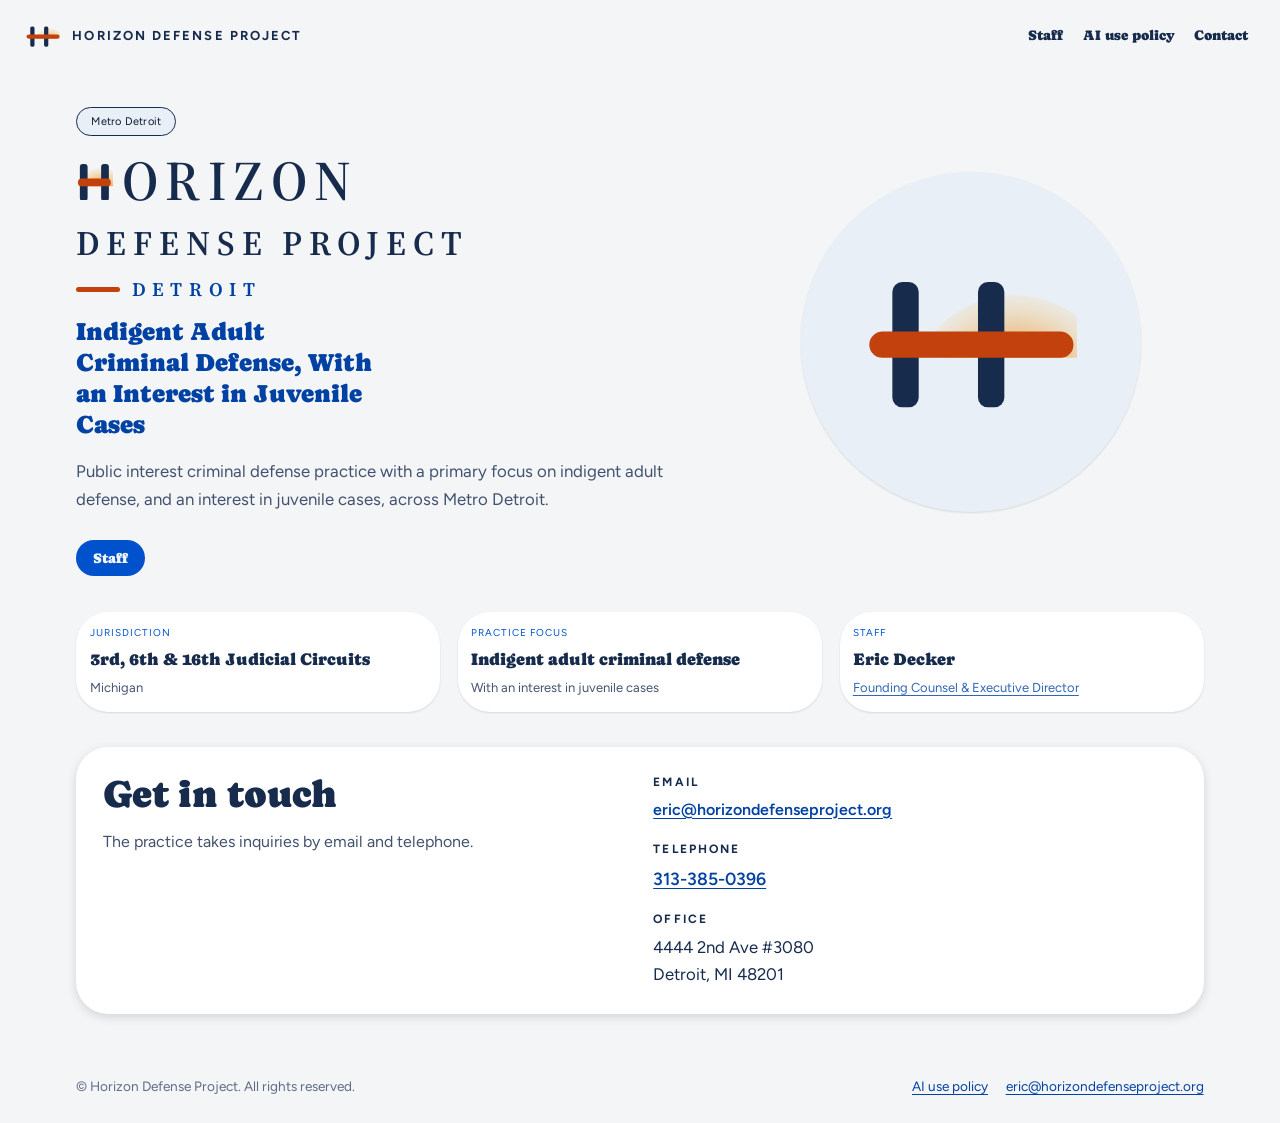
==== commit c2f07dc7: "Lead with indigent adult defense, juvenile cases as the interest Co-Authored-By: Claude Sonnet 5 <no" ====
--- a/index.html
+++ b/index.html
@@ -5,8 +5,8 @@
 <meta name="viewport" content="width=device-width, initial-scale=1.0">
 <meta name="theme-color" content="#0052cc" media="(prefers-color-scheme: light)">
 <meta name="theme-color" content="#14171c" media="(prefers-color-scheme: dark)">
-<title>Horizon Defense Project | Juvenile-Focused Public Interest Defense</title>
-<meta name="description" content="Public interest criminal defense practice with a primary interest in juvenile capital cases and indigent adult defense across Metro Detroit.">
+<title>Horizon Defense Project | Indigent Adult Criminal Defense</title>
+<meta name="description" content="Public interest criminal defense practice with a primary focus on indigent adult defense, and an interest in juvenile cases, across Metro Detroit.">
 <link rel="canonical" href="https://horizondefenseproject.com/">
 <link rel="icon" href="/assets/logo-mark.svg" type="image/svg+xml">
 <link rel="alternate icon" href="/assets/favicon-32.png" sizes="32x32" type="image/png">
@@ -14,7 +14,7 @@
 <meta property="og:type" content="website">
 <meta property="og:site_name" content="Horizon Defense Project">
 <meta property="og:title" content="Horizon Defense Project">
-<meta property="og:description" content="Public interest criminal defense practice with a primary interest in juvenile capital cases and indigent adult defense across Metro Detroit.">
+<meta property="og:description" content="Public interest criminal defense practice with a primary focus on indigent adult defense, and an interest in juvenile cases, across Metro Detroit.">
 <meta property="og:url" content="https://horizondefenseproject.com/">
 <meta property="og:image" content="https://horizondefenseproject.com/assets/og.png">
 <meta property="og:image:width" content="1200">
@@ -22,7 +22,7 @@
 <meta property="og:image:alt" content="Horizon Defense Project — Detroit">
 <meta name="twitter:card" content="summary_large_image">
 <meta name="twitter:title" content="Horizon Defense Project">
-<meta name="twitter:description" content="Public interest criminal defense practice with a primary interest in juvenile capital cases and indigent adult defense across Metro Detroit.">
+<meta name="twitter:description" content="Public interest criminal defense practice with a primary focus on indigent adult defense, and an interest in juvenile cases, across Metro Detroit.">
 <meta name="twitter:image" content="https://horizondefenseproject.com/assets/og.png">
 <link rel="stylesheet" href="styles.css">
 <link rel="preconnect" href="https://fonts.googleapis.com">
@@ -93,9 +93,9 @@
           </span>
         </h1>
 
-        <p style="margin: 0; font-family: var(--font-heading); font-size: clamp(1.15rem, 2.2vw, 1.55rem); line-height: 1.25; color: var(--color-accent-700); max-width: 20ch">Juvenile-Focused Public Interest Defense</p>
+        <p style="margin: 0; font-family: var(--font-heading); font-size: clamp(1.15rem, 2.2vw, 1.55rem); line-height: 1.25; color: var(--color-accent-700); max-width: 20ch">Indigent Adult Criminal Defense, With an Interest in Juvenile Cases</p>
 
-        <p style="margin: 0; font-size: 1.05rem; line-height: 1.65; color: var(--color-neutral-700); max-width: 54ch; text-wrap: pretty">Public interest criminal defense practice with a primary interest in juvenile capital cases and indigent adult defense across Metro Detroit.</p>
+        <p style="margin: 0; font-size: 1.05rem; line-height: 1.65; color: var(--color-neutral-700); max-width: 54ch; text-wrap: pretty">Public interest criminal defense practice with a primary focus on indigent adult defense, and an interest in juvenile cases, across Metro Detroit.</p>
 
         <div style="display: flex; flex-wrap: wrap; gap: var(--space-3); margin-top: var(--space-2)">
           <a class="btn btn-primary" href="staff.html" style="text-decoration: none; white-space: nowrap">Staff</a>
@@ -119,8 +119,8 @@
       </div>
       <div class="card elev-sm">
         <div class="card-kicker">Practice focus</div>
-        <div class="card-title" style="color: var(--brand-ink)">Juvenile capital cases</div>
-        <p class="card-body" style="margin: 0">And indigent adult defense</p>
+        <div class="card-title" style="color: var(--brand-ink)">Indigent adult criminal defense</div>
+        <p class="card-body" style="margin: 0">With an interest in juvenile cases</p>
       </div>
       <div class="card elev-sm">
         <div class="card-kicker">Staff</div>
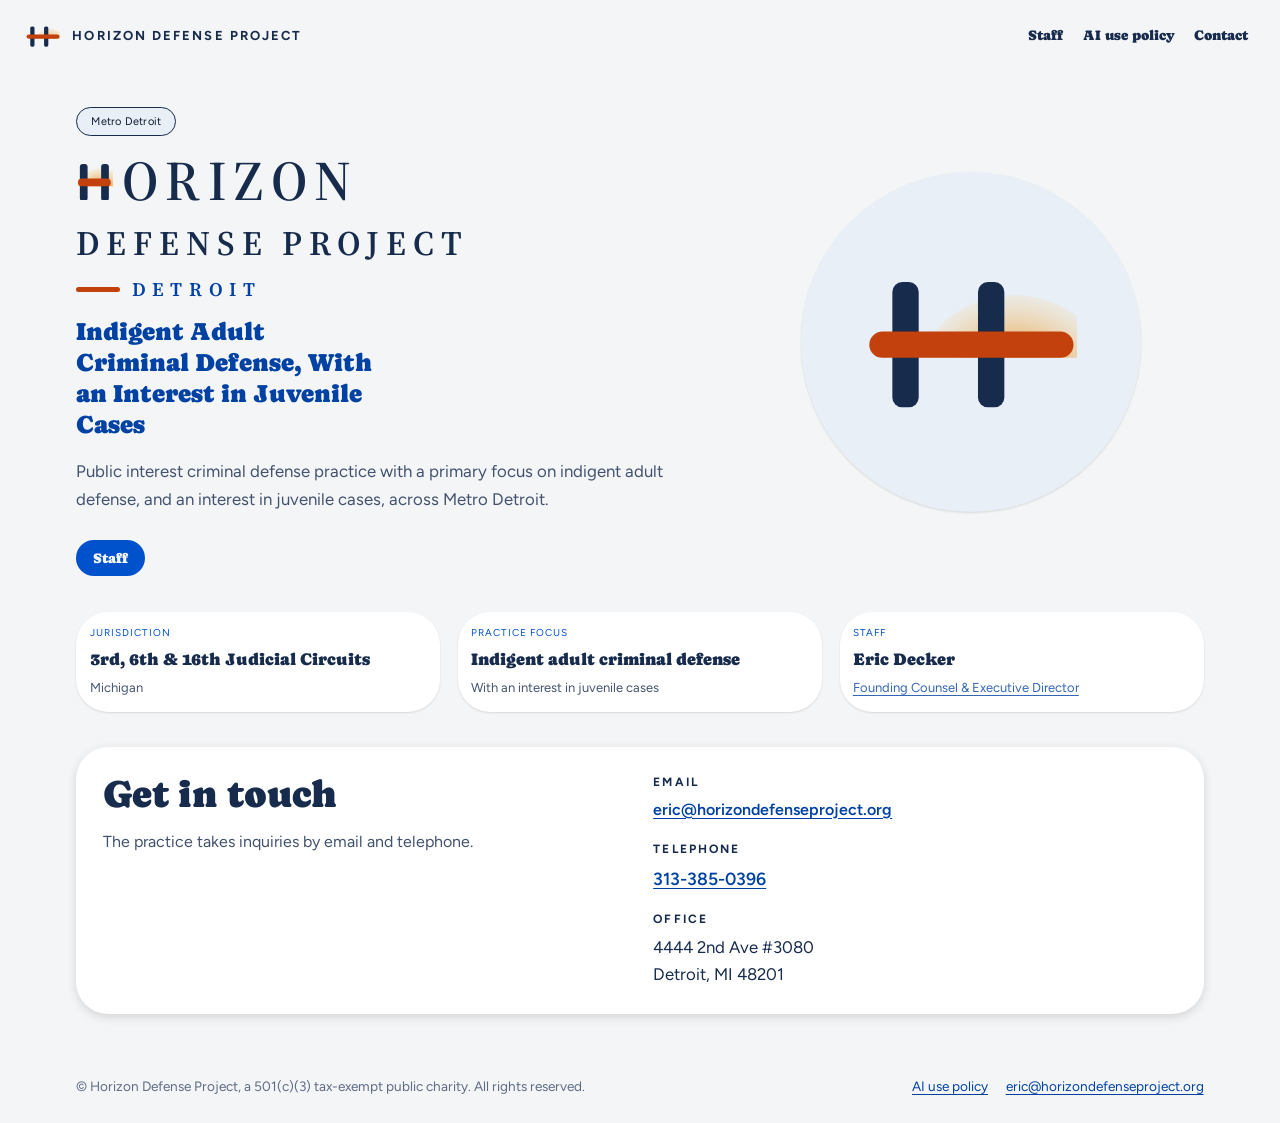
==== commit 7e09577e: "501(c)(3) determination issued: say so in every footer" ====
--- a/index.html
+++ b/index.html
@@ -153,7 +153,7 @@
   </main>
 
   <footer style="padding: var(--space-6); display: flex; flex-wrap: wrap; align-items: center; justify-content: space-between; gap: var(--space-3); font-size: 0.85rem; color: var(--color-neutral-600); max-width: 1180px; width: 100%; margin: 0 auto; box-sizing: border-box">
-    <span>© Horizon Defense Project. All rights reserved.</span>
+    <span>© Horizon Defense Project, a 501(c)(3) tax-exempt public charity. All rights reserved.</span>
     <div style="display: flex; gap: var(--space-4); align-items: center; flex-wrap: wrap"><a href="ai-use-policy.html">AI use policy</a><a href="mailto:eric@horizondefenseproject.org">eric@horizondefenseproject.org</a></div>
   </footer>
 
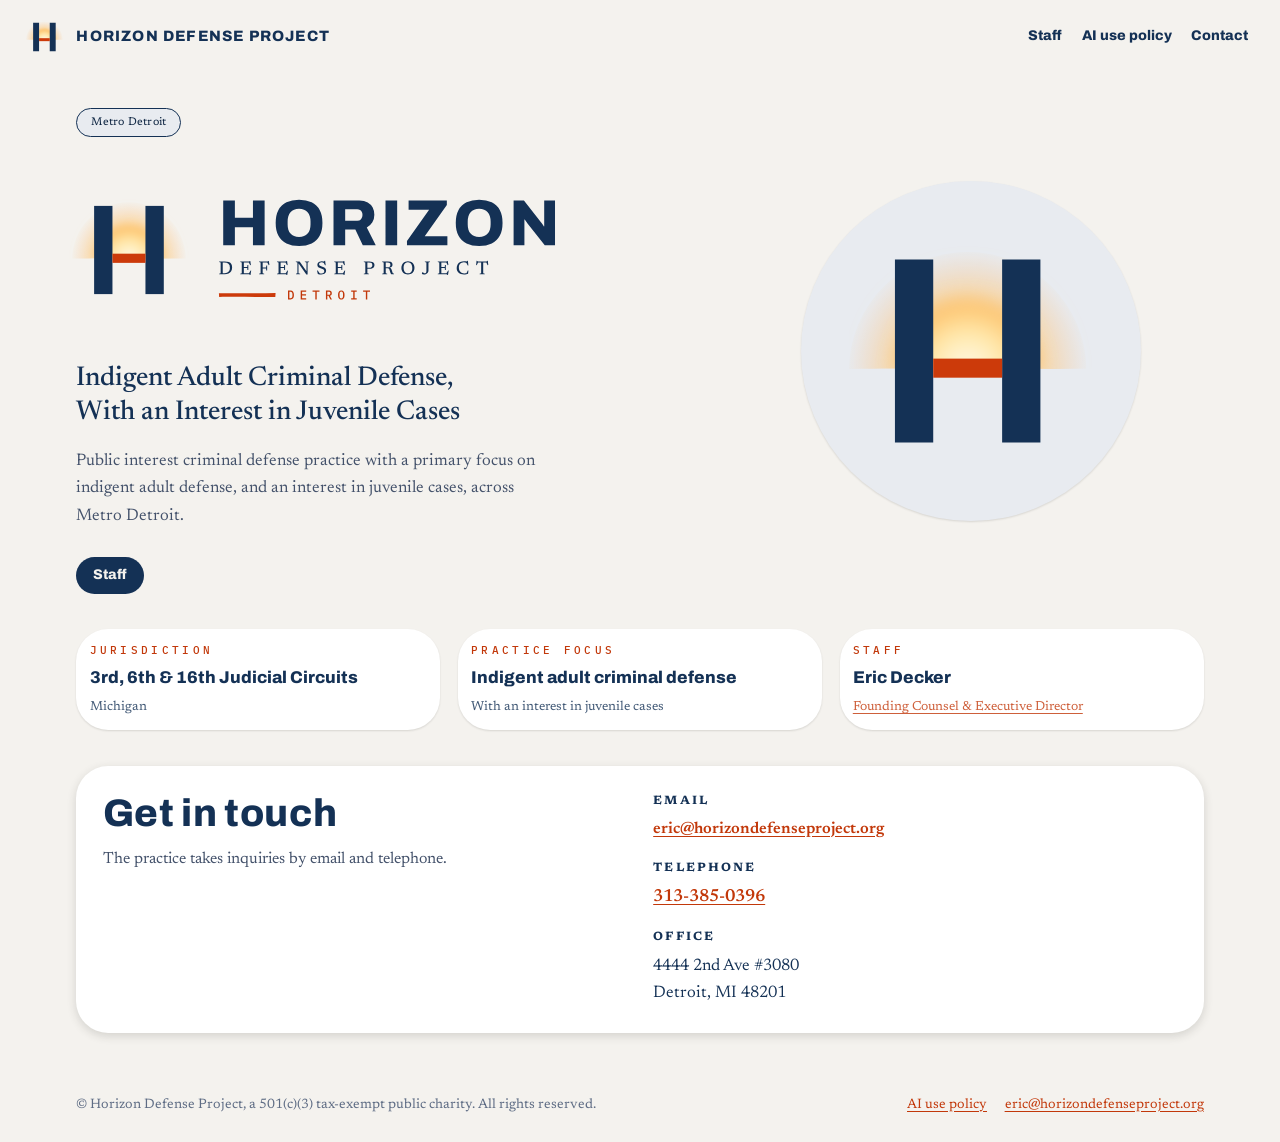
==== commit 5e5265a2: "Logo refresh (package 1b+): new mark and lockup, navy/brick palette, Archivo/Newsreader/IBM Plex Mon" ====
--- a/index.html
+++ b/index.html
@@ -3,8 +3,8 @@
 <head>
 <meta charset="utf-8">
 <meta name="viewport" content="width=device-width, initial-scale=1.0">
-<meta name="theme-color" content="#0052cc" media="(prefers-color-scheme: light)">
-<meta name="theme-color" content="#14171c" media="(prefers-color-scheme: dark)">
+<meta name="theme-color" content="#f4f2ee" media="(prefers-color-scheme: light)">
+<meta name="theme-color" content="#143155" media="(prefers-color-scheme: dark)">
 <title>Horizon Defense Project | Indigent Adult Criminal Defense</title>
 <meta name="description" content="Public interest criminal defense practice with a primary focus on indigent adult defense, and an interest in juvenile cases, across Metro Detroit.">
 <link rel="canonical" href="https://horizondefenseproject.com/">
@@ -27,21 +27,27 @@
 <link rel="stylesheet" href="styles.css">
 <link rel="preconnect" href="https://fonts.googleapis.com">
 <link rel="preconnect" href="https://fonts.gstatic.com" crossorigin>
-<link rel="stylesheet" href="https://fonts.googleapis.com/css2?family=Source+Serif+4:opsz,wght@8..60,400;8..60,600&display=swap">
+
 <style>
   :root {
-    --brand-ink: #172b4d; --brand-ink-700: #0d1a30; --brand-ink-100: #e9eff7;
-    --dawn-1: #c2410c; --dawn-2: #ea8c1b; --dawn-3: #f6c76a;
+    --brand-ink: #143155; --brand-ink-700: #0f2643; --brand-ink-100: #e8ebf0;
+    --link: #c2380a; --link-hover: #cc3a0a; --rule: #cc3a0a;
   }
   @media (prefers-color-scheme: dark) {
     :root {
-      --brand-ink: #e6e9ef; --brand-ink-700: #cdd9ea; --brand-ink-100: #212a38;
-      --dawn-1: #f97316; --dawn-2: #fbaa3c; --dawn-3: #ffd899;
+      --brand-ink: #ece5d8; --brand-ink-700: #f7f3ea; --brand-ink-100: #22436c;
+      --link: #ff8a2a; --link-hover: #ff9a48; --rule: #ff7a14;
     }
   }
+  /* The logo files are fixed-colour SVGs: one per ground, swapped by scheme. */
+  .on-dark { display: none !important; }
+  @media (prefers-color-scheme: dark) {
+    .on-light { display: none !important; }
+    .on-dark { display: block !important; }
+  }
   body { margin: 0; background: var(--color-bg); }
-  a { color: var(--color-accent-700); }
-  a:hover { color: var(--color-accent-600); }
+  a { color: var(--link); }
+  a:hover { color: var(--link-hover); }
   a:focus-visible { outline: 2px solid var(--color-accent); outline-offset: 2px; }
   @media (max-width: 720px) {
     .split { grid-template-columns: 1fr !important; }
@@ -62,10 +68,8 @@
 
   <nav class="nav" style="background: transparent; border: none; padding: var(--space-4) var(--space-6); display: flex; align-items: center; justify-content: space-between; gap: var(--space-4)">
     <a href="#top" style="display: flex; align-items: center; gap: 12px; text-decoration: none; color: var(--brand-ink)">
-      <svg viewBox="0 0 64 64" width="34" height="34" style="display: block; flex: none" aria-hidden="true">
-        <defs><clipPath id="hzN"><rect x="0" y="0" width="80" height="37"></rect></clipPath><radialGradient id="sunN" cx="50%" cy="50%" r="50%"><stop offset="0%" stop-color="var(--dawn-1)" stop-opacity="0.95"></stop><stop offset="52%" stop-color="var(--dawn-2)" stop-opacity="0.6"></stop><stop offset="100%" stop-color="var(--dawn-3)" stop-opacity="0.14"></stop></radialGradient></defs><circle cx="45" cy="50" r="32" fill="url(#sunN)" clip-path="url(#hzN)"></circle><rect x="8" y="14" width="8" height="38" rx="3" fill="var(--brand-ink)"></rect><rect x="34" y="14" width="8" height="38" rx="3" fill="var(--brand-ink)"></rect><rect x="1" y="29" width="62" height="8" rx="4" fill="var(--dawn-1)"></rect>
-      </svg>
-      <span style="font-family: var(--font-body); font-weight: 700; font-size: 13px; letter-spacing: 0.16em; text-transform: uppercase">Horizon Defense Project</span>
+      <img class="on-light" src="assets/mark-light.svg" width="38" height="38" alt="" style="display: block; flex: none"><img class="on-dark" src="assets/mark-dark.svg" width="38" height="38" alt="" style="flex: none">
+      <span style="font-family: var(--font-heading); font-weight: 800; font-size: 15px; letter-spacing: 0.08em; text-transform: uppercase">Horizon Defense Project</span>
     </a>
     <div style="display: flex; align-items: center; gap: var(--space-2)">
       <a class="btn btn-ghost" href="staff.html" style="text-decoration: none; white-space: nowrap">Staff</a>
@@ -80,20 +84,13 @@
       <div style="display: flex; flex-direction: column; gap: var(--space-4); align-items: flex-start">
         <span class="tag" style="height: auto; white-space: nowrap; padding: 5px 14px; background: var(--brand-ink-100); color: var(--brand-ink-700); border: 1px solid var(--brand-ink)">Metro Detroit</span>
 
-        <h1 style="margin: 0; display: flex; flex-direction: column; gap: 0.30em; align-items: flex-start; font-family: 'Source Serif 4', 'Bitstream Charter', Charter, Georgia, 'Times New Roman', serif; font-weight: 600; font-size: clamp(2.1rem, 5.2vw, 3.5rem); line-height: 1; letter-spacing: normal; text-transform: uppercase; color: var(--brand-ink)">
+        <h1 style="margin: 0 0 0 -6.5%; width: min(100%, 560px)">
           <span class="sr-only">Horizon Defense Project — Detroit</span>
-          <span aria-hidden="true" style="display: flex; align-items: baseline; letter-spacing: 0.14em; margin-right: -0.14em; white-space: nowrap">
-            <svg viewBox="0 13 38 39" width="0.656em" height="0.677em" style="display: block; width: 0.656em; height: 0.677em; margin-right: 0.156em; flex: none" focusable="false">
-              <defs><clipPath id="hzH"><rect x="0" y="0" width="80" height="37"></rect></clipPath><radialGradient id="sunH" cx="50%" cy="50%" r="50%"><stop offset="0%" stop-color="var(--dawn-1)" stop-opacity="0.95"></stop><stop offset="52%" stop-color="var(--dawn-2)" stop-opacity="0.6"></stop><stop offset="100%" stop-color="var(--dawn-3)" stop-opacity="0.14"></stop></radialGradient></defs><circle cx="26" cy="45" r="27" fill="url(#sunH)" clip-path="url(#hzH)"></circle><rect x="4" y="14" width="8" height="38" rx="3" fill="var(--brand-ink)"></rect><rect x="26" y="14" width="8" height="38" rx="3" fill="var(--brand-ink)"></rect><rect x="2" y="29" width="34" height="8" rx="4" fill="var(--dawn-1)"></rect>
-            </svg><span>orizon</span>
-          </span>
-          <span aria-hidden="true" style="font-size: 0.615em; letter-spacing: 0.2em; margin-right: -0.2em; white-space: nowrap">Defense Project</span>
-          <span aria-hidden="true" style="display: flex; align-items: center; font-size: 0.344em; gap: 0.667em; margin-top: 0.121em; letter-spacing: 0.34em; margin-right: -0.34em; color: var(--color-accent-700)">
-            <span style="width: 2.24em; height: 0.24em; border-radius: 999px; background: var(--dawn-1); flex: none"></span>Detroit
-          </span>
+          <img class="on-light" src="assets/wordmark-horizontal-light.svg" width="620" height="210" alt="" style="display: block; width: 100%; height: auto">
+          <img class="on-dark" src="assets/wordmark-horizontal-dark.svg" width="620" height="210" alt="" style="width: 100%; height: auto">
         </h1>
 
-        <p style="margin: 0; font-family: var(--font-heading); font-size: clamp(1.15rem, 2.2vw, 1.55rem); line-height: 1.25; color: var(--color-accent-700); max-width: 20ch">Indigent Adult Criminal Defense, With an Interest in Juvenile Cases</p>
+        <p style="margin: 0; font-family: var(--font-body); font-weight: 500; font-size: clamp(1.25rem, 2.4vw, 1.7rem); line-height: 1.25; color: var(--color-accent-700); max-width: 24ch">Indigent Adult Criminal Defense, With an Interest in Juvenile Cases</p>
 
         <p style="margin: 0; font-size: 1.05rem; line-height: 1.65; color: var(--color-neutral-700); max-width: 54ch; text-wrap: pretty">Public interest criminal defense practice with a primary focus on indigent adult defense, and an interest in juvenile cases, across Metro Detroit.</p>
 
@@ -104,9 +101,7 @@
 
       <div aria-hidden="true" style="display: grid; place-items: center; padding: var(--space-6)">
         <div style="width: 100%; max-width: 340px; aspect-ratio: 1; border-radius: 999px; background: var(--brand-ink-100); display: grid; place-items: center; box-shadow: var(--shadow-sm)">
-          <svg viewBox="0 0 64 64" width="62%" height="62%" style="display: block">
-            <defs><clipPath id="hzB"><rect x="0" y="0" width="80" height="37"></rect></clipPath><radialGradient id="sunB" cx="50%" cy="50%" r="50%"><stop offset="0%" stop-color="var(--dawn-1)" stop-opacity="0.95"></stop><stop offset="52%" stop-color="var(--dawn-2)" stop-opacity="0.6"></stop><stop offset="100%" stop-color="var(--dawn-3)" stop-opacity="0.14"></stop></radialGradient></defs><circle cx="45" cy="50" r="32" fill="url(#sunB)" clip-path="url(#hzB)"></circle><rect x="8" y="14" width="8" height="38" rx="3" fill="var(--brand-ink)"></rect><rect x="34" y="14" width="8" height="38" rx="3" fill="var(--brand-ink)"></rect><rect x="1" y="29" width="62" height="8" rx="4" fill="var(--dawn-1)"></rect>
-          </svg>
+          <img class="on-light" src="assets/mark-light.svg" width="64" height="64" alt="" style="display: block; width: 72%; height: auto"><img class="on-dark" src="assets/mark-dark.svg" width="64" height="64" alt="" style="width: 72%; height: auto">
         </div>
       </div>
     </section>
--- a/styles.css
+++ b/styles.css
@@ -1,49 +1,51 @@
 /* Organic — design-system tokens and component classes. This file is the source of truth for the system's look; retune it here and see readme.md. */
-@import url('https://fonts.googleapis.com/css2?family=Caprasimo:wght@400&family=Figtree:wght@400;600;700&display=swap');
+@import url('https://fonts.googleapis.com/css2?family=Archivo:wght@600;800&family=Newsreader:opsz,wght@6..72,400;6..72,500;6..72,600&family=IBM+Plex+Mono:wght@500&display=swap');
 
 :root {
-  --color-bg: #f4f5f7;
+  /* Logo package 1b+ (2026-11-18): navy H #143155, brick crossbar #cc3a0a,
+     DETROIT #c2380a, warm paper #f4f2ee. Accent = navy (buttons, focus);
+     accent-2 = brick (links, rules, the crossbar). */
+  --color-bg: #f4f2ee;
   --color-surface: #ffffff;
-  --color-text: #172b4d;
-  --color-accent: #0052cc;
-  --color-accent-2: #ea8c1b;
-  --color-divider: #dfe1e6;
-
-  /* Tonal ramps — generated in OKLCH on one shared lightness scale, so the
-     same step of any role matches the others in visual value. */
-  --color-neutral-100: #f4f5f7;
-  --color-neutral-200: #ebecf0;
-  --color-neutral-300: #dfe1e6;
-  --color-neutral-400: #a5adba;
-  --color-neutral-500: #7a8699;
+  --color-text: #143155;
+  --color-accent: #143155;
+  --color-accent-2: #cc3a0a;
+  --color-divider: #e2ddd3;
+
+  --color-neutral-100: #f4f2ee;
+  --color-neutral-200: #ebe7df;
+  --color-neutral-300: #e2ddd3;
+  --color-neutral-400: #a9b0bc;
+  --color-neutral-500: #7d8797;
   --color-neutral-600: #5e6c84;
-  --color-neutral-700: #42526e;
-  --color-neutral-800: #172b4d;
-  --color-neutral-900: #0d1a30;
-
-  --color-accent-100: #eff4fa;
-  --color-accent-200: #d7e3f4;
-  --color-accent-300: #a3c4f5;
-  --color-accent-400: #5297ff;
-  --color-accent-500: #0f70ff;
-  --color-accent-600: #0056d6;
-  --color-accent-700: #0042a3;
-  --color-accent-800: #002f75;
-  --color-accent-900: #001f4c;
-
-  --color-accent-2-100: #fdf3e2;
-  --color-accent-2-200: #fae3bd;
-  --color-accent-2-300: #f6c76a;
-  --color-accent-2-400: #f0a93a;
-  --color-accent-2-500: #ea8c1b;
-  --color-accent-2-600: #d1740f;
-  --color-accent-2-700: #c2410c;
-  --color-accent-2-800: #8f300a;
-  --color-accent-2-900: #5c1f06;
-
-  --font-heading: "Caprasimo", system-ui, sans-serif;
-  --font-heading-weight: 400;
-  --font-body: "Figtree", system-ui, sans-serif;
+  --color-neutral-700: #43516a;
+  --color-neutral-800: #143155;
+  --color-neutral-900: #0b1d35;
+
+  --color-accent-100: #eef1f6;
+  --color-accent-200: #d6dde9;
+  --color-accent-300: #a7b5cc;
+  --color-accent-400: #5f7598;
+  --color-accent-500: #2e4b75;
+  --color-accent-600: #1d3c66;
+  --color-accent-700: #143155;
+  --color-accent-800: #0f2643;
+  --color-accent-900: #0b1d35;
+
+  --color-accent-2-100: #fbede6;
+  --color-accent-2-200: #f6d3c2;
+  --color-accent-2-300: #eba788;
+  --color-accent-2-400: #de7547;
+  --color-accent-2-500: #cc3a0a;
+  --color-accent-2-600: #c2380a;
+  --color-accent-2-700: #a92f08;
+  --color-accent-2-800: #7f2306;
+  --color-accent-2-900: #521604;
+
+  --font-heading: "Archivo", system-ui, sans-serif;
+  --font-heading-weight: 800;
+  --font-body: "Newsreader", Georgia, "Times New Roman", serif;
+  --font-mono: "IBM Plex Mono", ui-monospace, monospace;
 
   --space-1: 4.4px;
   --space-2: 8.8px;
@@ -79,10 +81,10 @@
    ══════════════════════════════════════════════════════════════════════ */
 
 *, *::before, *::after { box-sizing: border-box; }
-body { margin: 0; font-size: 15px; line-height: 1.55; font-weight: 400; }
+body { margin: 0; font-size: 17px; line-height: 1.55; font-weight: 400; }
 h1, h2, h3, h4, h5, h6 {
   font-family: var(--font-heading); font-weight: var(--font-heading-weight);
-  line-height: 1.12; letter-spacing: -0.015em; margin: 0 0 var(--space-2);
+  line-height: 1.12; letter-spacing: 0.01em; margin: 0 0 var(--space-2);
 }
 h1 { font-size: 42px; }
 h2 { font-size: 32px; }
@@ -181,7 +183,7 @@
   display: flex; flex-direction: column; gap: var(--space-2);
   padding: var(--space-3); border-radius: var(--radius-md); background: var(--color-surface);
 }
-.card-kicker { font-size: 10px; letter-spacing: 0.1em; text-transform: uppercase; color: var(--color-accent); }
+.card-kicker { font-family: var(--font-mono); font-weight: 500; font-size: 11px; letter-spacing: 0.3em; text-transform: uppercase; color: var(--color-accent-2-600); }
 .card-title {
   font-family: var(--font-heading); font-weight: var(--font-heading-weight);
   font-size: 17px; line-height: 1.2;
@@ -255,48 +257,49 @@
 .btn, .tag, .seg, .input { border-radius: 999px; }
 .input { padding-inline: 14px; }
 
-/* Dark mode. The CRM's own dark tokens (templates/base.html), mapped onto the
-   same names the light block uses, so the site and the case board stay one
-   palette. Ramps invert: the stops the pages read as text (600/700/800,
+/* Dark mode. The logo package's navy-background palette, mapped onto the
+   same names the light block uses. Ramps invert: the stops the pages read as text (600/700/800,
    neutral 700/800) go light, the stops they read as fills (100/200) go dark. */
 @media (prefers-color-scheme: dark) {
   :root {
-    --color-bg: #14171c;
-    --color-surface: #1d2127;
-    --color-text: #e6e9ef;
-    --color-divider: #2d323b;
-    --color-neutral-100: #1d2127;
-    --color-neutral-200: #242932;
-    --color-neutral-300: #2d323b;
-    --color-neutral-400: #4a5260;
-    --color-neutral-500: #6b7484;
-    --color-neutral-600: #99a2b3;
-    --color-neutral-700: #b6bfcd;
-    --color-neutral-800: #dfe3ea;
-    --color-neutral-900: #f0f2f6;
-    --color-accent: #6ea8ff;
-    --color-accent-100: #16233a;
-    --color-accent-200: #1c2e4d;
-    --color-accent-300: #274168;
-    --color-accent-400: #3f6ba8;
-    --color-accent-500: #5590d6;
-    --color-accent-600: #8bbcff;
-    --color-accent-700: #a8ccff;
-    --color-accent-800: #cbdfff;
-    --color-accent-900: #e4eeff;
-    --color-accent-2: #fbaa3c;
-    --color-accent-2-100: #2a1e0d;
-    --color-accent-2-200: #3d2c12;
-    --color-accent-2-300: #5c421a;
-    --color-accent-2-400: #8a6425;
-    --color-accent-2-500: #b98634;
-    --color-accent-2-600: #f97316;
-    --color-accent-2-700: #fbaa3c;
-    --color-accent-2-800: #ffd899;
-    --color-accent-2-900: #ffe9c4;
-    --shadow-sm: 0 1px 2px rgba(0, 0, 0, 0.5);
-    --shadow-md: 0 3px 10px rgba(0, 0, 0, 0.55);
-    --shadow-lg: 0 12px 32px rgba(0, 0, 0, 0.62);
+    /* The logo's navy-background colours: ground #143155, text #ece5d8,
+       crossbar orange #ff7a14, DETROIT #ff8a2a. */
+    --color-bg: #143155;
+    --color-surface: #1b3b63;
+    --color-text: #ece5d8;
+    --color-divider: #2c4a72;
+    --color-neutral-100: #1b3b63;
+    --color-neutral-200: #22436c;
+    --color-neutral-300: #2c4a72;
+    --color-neutral-400: #4d6688;
+    --color-neutral-500: #7487a3;
+    --color-neutral-600: #a9b4c4;
+    --color-neutral-700: #c9cdd2;
+    --color-neutral-800: #ece5d8;
+    --color-neutral-900: #f7f3ea;
+    --color-accent: #ece5d8;
+    --color-accent-100: #1b3b63;
+    --color-accent-200: #22436c;
+    --color-accent-300: #34557f;
+    --color-accent-400: #5a7398;
+    --color-accent-500: #a9b4c4;
+    --color-accent-600: #f7f3ea;
+    --color-accent-700: #ece5d8;
+    --color-accent-800: #ece5d8;
+    --color-accent-900: #f7f3ea;
+    --color-accent-2: #ff7a14;
+    --color-accent-2-100: #3a2a1c;
+    --color-accent-2-200: #55361c;
+    --color-accent-2-300: #8a4d1c;
+    --color-accent-2-400: #c4651a;
+    --color-accent-2-500: #ff7a14;
+    --color-accent-2-600: #ff8a2a;
+    --color-accent-2-700: #ff9a48;
+    --color-accent-2-800: #ffc28c;
+    --color-accent-2-900: #ffe2c6;
+    --shadow-sm: 0 1px 2px rgba(0, 0, 0, 0.35);
+    --shadow-md: 0 3px 10px rgba(0, 0, 0, 0.4);
+    --shadow-lg: 0 12px 32px rgba(0, 0, 0, 0.5);
   }
   /* brightness(1.1) is a glare on a dark ground */
   .washed { filter: saturate(0.6) contrast(0.85) brightness(0.92) opacity(0.94); }
